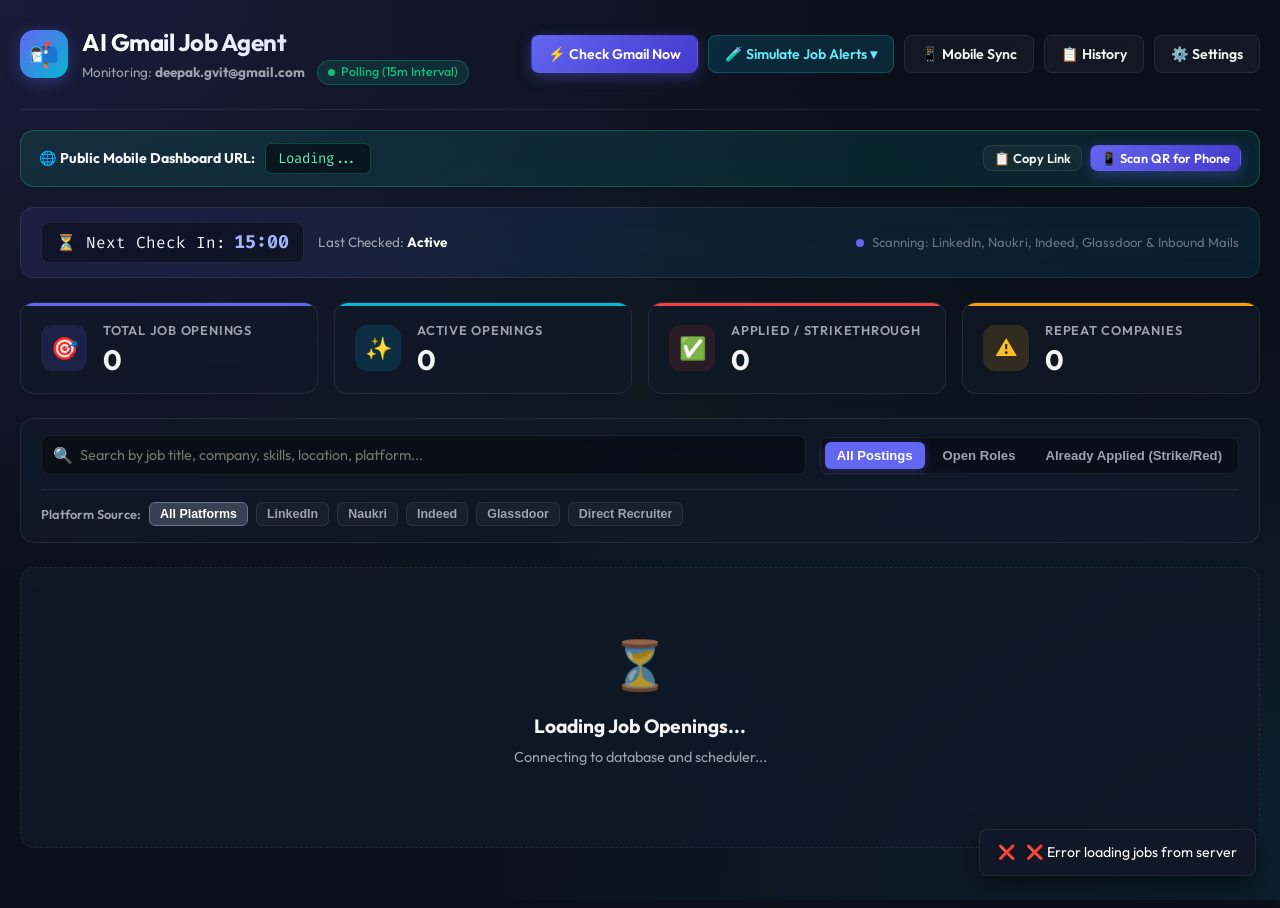
==== docs/index.html @ ff90850e "Initial commit: AI Gmail Job Checking Agent with multi-job parser and public mobile tunnel" ====
<!DOCTYPE html>
<html lang="en">
<head>
  <meta charset="UTF-8">
  <meta name="viewport" content="width=device-width, initial-scale=1.0">
  <title>AI Gmail Job Hunter & Notification Agent</title>
  <link rel="preconnect" href="https://fonts.googleapis.com">
  <link rel="preconnect" href="https://fonts.gstatic.com" crossorigin>
  <link href="https://fonts.googleapis.com/css2?family=Fira+Code:wght@400;600&family=Inter:wght@400;500;600&family=Outfit:wght@500;600;700;800&display=swap" rel="stylesheet">
  <link rel="stylesheet" href="css/style.css">
</head>
<body>
  <div class="app-container">
    <header class="app-header">
      <div class="brand-section">
        <div class="brand-logo">📬</div>
        <div class="brand-info">
          <h1>AI Gmail Job Agent</h1>
          <div class="brand-meta">
            <span>Monitoring: <strong id="header-target-email">deepak.gvit@gmail.com</strong></span>
            <div class="status-pill">
              <span class="status-dot"></span>
              <span id="live-connection-status">Online (Mobile Dashboard)</span>
            </div>
          </div>
        </div>
      </div>
      <div class="header-actions">
        <button id="btn-check-now" class="btn btn-primary" onclick="triggerCheckNow()">
          <span>⚡ Check Gmail Now</span>
        </button>
        <button id="btn-simulate" class="btn btn-sim" onclick="openSimulateMenu()">
          <span>🧪 Simulate Job Alerts ▾</span>
        </button>
        <button class="btn btn-secondary" onclick="openMobileModal()">
          <span>📱 Mobile Sync</span>
        </button>
        <button class="btn btn-secondary" onclick="openLogsModal()">
          <span>📋 History</span>
        </button>
        <button class="btn btn-secondary" onclick="openSettingsModal()">
          <span>⚙️ Settings</span>
        </button>
      </div>
    </header>

    <section class="public-url-bar" id="public-url-banner">
      <div class="public-url-info">
        <span>🌐 <strong>Public Mobile Dashboard URL:</strong></span>
        <span id="display-public-url" class="url-badge">Loading...</span>
      </div>
      <div style="display:flex; gap:8px;">
        <button class="btn btn-secondary" style="font-size:0.8rem; padding:4px 10px;" onclick="copyPublicUrl()">
          <span>📋 Copy Link</span>
        </button>
        <button class="btn btn-primary" style="font-size:0.8rem; padding:4px 10px;" onclick="openMobileModal()">
          <span>📱 Scan QR for Phone</span>
        </button>
      </div>
    </section>

    <section class="countdown-banner">
      <div class="countdown-info">
        <div class="timer-box">
          <span>⏳ Next Check In:</span>
          <span id="countdown-timer" class="timer-digits">15:00</span>
        </div>
        <div style="font-size: 0.85rem; color: var(--text-muted);">
          <span>Last Checked: <strong id="last-check-text" style="color: #fff;">Active</strong></span>
        </div>
      </div>
      <div style="font-size: 0.82rem; color: var(--text-dim); display: flex; align-items: center; gap: 8px;">
        <span style="display:inline-block; width:8px; height:8px; background:#6366f1; border-radius:50%;"></span>
        <span>Scanning: LinkedIn, Naukri, Indeed, Glassdoor & Inbound Mails</span>
      </div>
    </section>

    <section class="stats-grid">
      <div class="stat-card total">
        <div class="stat-icon">🎯</div>
        <div class="stat-content">
          <h3>Total Job Openings</h3>
          <div id="stat-total-jobs" class="stat-number">0</div>
        </div>
      </div>
      <div class="stat-card new-roles">
        <div class="stat-icon">✨</div>
        <div class="stat-content">
          <h3>Active Openings</h3>
          <div id="stat-new-jobs" class="stat-number">0</div>
        </div>
      </div>
      <div class="stat-card applied">
        <div class="stat-icon">✅</div>
        <div class="stat-content">
          <h3>Applied / Strikethrough</h3>
          <div id="stat-applied-jobs" class="stat-number">0</div>
        </div>
      </div>
      <div class="stat-card repeat">
        <div class="stat-icon">⚠️</div>
        <div class="stat-content">
          <h3>Repeat Companies</h3>
          <div id="stat-repeat-companies" class="stat-number">0</div>
        </div>
      </div>
    </section>

    <section class="toolbar">
      <div class="toolbar-row">
        <div class="search-box">
          <span class="search-icon">🔍</span>
          <input type="text" id="search-input" placeholder="Search by job title, company, skills, location, platform..." oninput="handleSearch(this.value)">
        </div>
        <div class="filter-tabs">
          <button class="filter-tab active" data-status="ALL" onclick="setFilter('ALL', this)">All Postings</button>
          <button class="filter-tab" data-status="NEW" onclick="setFilter('NEW', this)">Open Roles</button>
          <button class="filter-tab" data-status="APPLIED" onclick="setFilter('APPLIED', this)">Already Applied (Strike/Red)</button>
        </div>
      </div>

      <div class="toolbar-row" style="border-top: 1px solid var(--border-color); padding-top: 12px;">
        <div class="platform-tabs">
          <span style="font-size:0.8rem; color:var(--text-muted); font-weight:600;">Platform Source:</span>
          <button class="platform-tab active" data-platform="ALL" onclick="setPlatformFilter('ALL', this)">All Platforms</button>
          <button class="platform-tab" data-platform="LinkedIn" onclick="setPlatformFilter('LinkedIn', this)">LinkedIn</button>
          <button class="platform-tab" data-platform="Naukri" onclick="setPlatformFilter('Naukri', this)">Naukri</button>
          <button class="platform-tab" data-platform="Indeed" onclick="setPlatformFilter('Indeed', this)">Indeed</button>
          <button class="platform-tab" data-platform="Glassdoor" onclick="setPlatformFilter('Glassdoor', this)">Glassdoor</button>
          <button class="platform-tab" data-platform="Direct" onclick="setPlatformFilter('Direct', this)">Direct Recruiter</button>
        </div>
      </div>
    </section>

    <main id="job-feed-container" class="job-feed">
      <div class="empty-state">
        <div class="empty-icon">⏳</div>
        <h3>Loading Job Openings...</h3>
        <p>Connecting to database and scheduler...</p>
      </div>
    </main>

  </div>

  <div id="sim-modal" class="modal-overlay">
    <div class="modal-content" style="max-width: 480px;">
      <div class="modal-header">
        <h2>🧪 Select Job Alert Source to Simulate</h2>
        <button class="close-btn" onclick="closeSimModal()">&times;</button>
      </div>
      <div class="modal-body">
        <p style="font-size: 0.88rem; color: var(--text-muted);">
          Choose a simulated multi-job email digest to test the extraction and dashboard:
        </p>
        <div style="display: flex; flex-direction: column; gap: 10px;">
          <button class="btn btn-secondary" style="justify-content: flex-start;" onclick="simulateSpecificJob('LinkedIn')">
            <span class="badge-platform LinkedIn">LinkedIn</span>
            <span>Simulate LinkedIn Job Digest (3 roles)</span>
          </button>
          <button class="btn btn-secondary" style="justify-content: flex-start;" onclick="simulateSpecificJob('Naukri')">
            <span class="badge-platform Naukri">Naukri</span>
            <span>Simulate Naukri FastForward Alert (3 roles)</span>
          </button>
          <button class="btn btn-secondary" style="justify-content: flex-start;" onclick="simulateSpecificJob('Indeed')">
            <span class="badge-platform Indeed">Indeed</span>
            <span>Simulate Indeed Job Alerts (2 roles)</span>
          </button>
          <button class="btn btn-secondary" style="justify-content: flex-start;" onclick="simulateSpecificJob('Glassdoor')">
            <span class="badge-platform Glassdoor">Glassdoor</span>
            <span>Simulate Glassdoor Recommendations (2 roles)</span>
          </button>
        </div>
      </div>
    </div>
  </div>

  <div id="job-modal" class="modal-overlay">
    <div class="modal-content">
      <div class="modal-header">
        <h2 id="modal-job-title">Job Details</h2>
        <button class="close-btn" onclick="closeJobModal()">&times;</button>
      </div>
      <div class="modal-body" id="modal-job-body"></div>
    </div>
  </div>

  <div id="settings-modal" class="modal-overlay">
    <div class="modal-content">
      <div class="modal-header">
        <h2>⚙️ System & Email Settings</h2>
        <button class="close-btn" onclick="closeSettingsModal()">&times;</button>
      </div>
      <div class="modal-body">
        <div class="form-group">
          <label>Target Email Address</label>
          <input type="email" id="set-target-email" value="deepak.gvit@gmail.com">
        </div>
        <div class="form-row">
          <div class="form-group">
            <label>Check Interval (Minutes)</label>
            <input type="number" id="set-check-interval" min="1" max="120" value="15">
          </div>
          <div class="form-group">
            <label>Email Fetch Mode</label>
            <select id="set-auth-mode" onchange="toggleAuthFields(this.value)">
              <option value="simulator">🧪 Simulator Mode (Testing with sample streams)</option>
              <option value="imap">🔒 Gmail IMAP (App Password - Recommended)</option>
              <option value="oauth">🔑 Gmail API OAuth2 (credentials.json)</option>
            </select>
          </div>
        </div>
        <div id="imap-credentials-box" class="form-group" style="display:none;">
          <label>Gmail App Password (16 characters)</label>
          <input type="password" id="set-imap-password" placeholder="e.g. abcd efgh ijkl mnop">
        </div>
        <div class="form-group">
          <label>Gemini API Key</label>
          <input type="password" id="set-gemini-key" placeholder="AIzaSy...">
        </div>
        <div class="form-group">
          <label>Mobile Push Notification Topic (ntfy.sh)</label>
          <input type="text" id="set-ntfy-topic" value="deepak-job-hunter-alerts">
        </div>
        <div class="form-row">
          <div class="form-group">
            <label>Desktop Toast Notifications</label>
            <select id="set-desktop-notify">
              <option value="true">Enabled</option>
              <option value="false">Disabled</option>
            </select>
          </div>
          <div class="form-group">
            <label>Mobile Push Notifications</label>
            <select id="set-mobile-notify">
              <option value="true">Enabled</option>
              <option value="false">Disabled</option>
            </select>
          </div>
        </div>
        <div style="display: flex; justify-content: space-between; gap: 12px; margin-top: 10px;">
          <button class="btn btn-secondary" onclick="testNotifications()">🔔 Test Notifications</button>
          <button class="btn btn-primary" onclick="saveSettings()">💾 Save Settings</button>
        </div>
      </div>
    </div>
  </div>

  <div id="mobile-modal" class="modal-overlay">
    <div class="modal-content">
      <div class="modal-header">
        <h2>📱 Connect Mobile Notifications</h2>
        <button class="close-btn" onclick="closeMobileModal()">&times;</button>
      </div>
      <div class="modal-body">
        <p style="color: var(--text-muted); font-size: 0.9rem;">
          Access your live dashboard and receive push notifications directly on your phone:
        </p>
        <div class="qr-box">
          <img id="qr-code-img" src="" alt="Scan QR Code" width="180" height="180">
          <div style="font-size: 0.85rem;">
            <strong>Open Dashboard on mobile:</strong><br>
            <a id="public-dashboard-direct-link" href="#" target="_blank" style="color: #6ee7b7; text-decoration: underline; font-family: var(--font-mono); font-size: 0.82rem;">Loading...</a>
          </div>
        </div>
      </div>
    </div>
  </div>

  <div id="logs-modal" class="modal-overlay">
    <div class="modal-content" style="max-width: 800px;">
      <div class="modal-header">
        <h2>📋 Email Check Audit & 15m History</h2>
        <button class="close-btn" onclick="closeLogsModal()">&times;</button>
      </div>
      <div class="modal-body" id="logs-body">
        <p>Loading history logs...</p>
      </div>
    </div>
  </div>

  <div id="toast-container"></div>
  <script src="js/app.js"></script>
</body>
</html>
---- docs/css/style.css ----
:root {
  --bg-primary: #0b0f19;
  --bg-secondary: #111827;
  --bg-card: rgba(17, 24, 39, 0.75);
  --bg-card-hover: rgba(31, 41, 55, 0.85);
  --bg-glass: rgba(255, 255, 255, 0.04);
  --border-color: rgba(255, 255, 255, 0.08);
  --border-focus: rgba(99, 102, 241, 0.5);
  
  --text-main: #f3f4f6;
  --text-muted: #9ca3af;
  --text-dim: #6b7280;
  
  --primary: #6366f1;
  --primary-glow: rgba(99, 102, 241, 0.35);
  --primary-hover: #4f46e5;
  
  --accent-cyan: #06b6d4;
  --accent-emerald: #10b981;
  --accent-amber: #f59e0b;
  
  --applied-red: #ef4444;
  --applied-red-glow: rgba(239, 68, 68, 0.25);
  --applied-red-bg: rgba(239, 68, 68, 0.12);
  --applied-red-border: rgba(239, 68, 68, 0.35);

  --platform-linkedin: #0a66c2;
  --platform-naukri: #0073e6;
  --platform-indeed: #2164f3;
  --platform-glassdoor: #0caa41;
  
  --font-sans: 'Outfit', 'Inter', -apple-system, BlinkMacSystemFont, 'Segoe UI', Roboto, sans-serif;
  --font-mono: 'Fira Code', monospace;
  --radius-sm: 8px;
  --radius-md: 14px;
  --radius-lg: 20px;
  --shadow-card: 0 10px 30px -10px rgba(0, 0, 0, 0.5);
  --shadow-glow: 0 0 25px var(--primary-glow);
  --transition: all 0.25s cubic-bezier(0.16, 1, 0.3, 1);
}

* {
  margin: 0;
  padding: 0;
  box-sizing: border-box;
}

body {
  background-color: var(--bg-primary);
  background-image: 
    radial-gradient(at 0% 0%, rgba(99, 102, 241, 0.15) 0px, transparent 50%),
    radial-gradient(at 100% 100%, rgba(6, 182, 212, 0.1) 0px, transparent 50%),
    radial-gradient(at 50% 50%, rgba(16, 185, 129, 0.05) 0px, transparent 60%);
  background-attachment: fixed;
  color: var(--text-main);
  font-family: var(--font-sans);
  min-height: 100vh;
  line-height: 1.5;
  overflow-x: hidden;
}

/* Container */
.app-container {
  max-width: 1400px;
  margin: 0 auto;
  padding: 24px 20px 60px 20px;
}

/* Header */
header.app-header {
  display: flex;
  justify-content: space-between;
  align-items: center;
  flex-wrap: wrap;
  gap: 16px;
  padding-bottom: 24px;
  border-bottom: 1px solid var(--border-color);
  margin-bottom: 20px;
}

.brand-section {
  display: flex;
  align-items: center;
  gap: 14px;
}

.brand-logo {
  width: 48px;
  height: 48px;
  background: linear-gradient(135deg, var(--primary), var(--accent-cyan));
  border-radius: var(--radius-md);
  display: flex;
  align-items: center;
  justify-content: center;
  font-size: 24px;
  box-shadow: 0 4px 15px var(--primary-glow);
}

.brand-info h1 {
  font-size: 1.5rem;
  font-weight: 700;
  letter-spacing: -0.02em;
  background: linear-gradient(to right, #ffffff, #c7d2fe);
  -webkit-background-clip: text;
  -webkit-text-fill-color: transparent;
}

.brand-meta {
  display: flex;
  align-items: center;
  gap: 12px;
  font-size: 0.85rem;
  color: var(--text-muted);
}

.status-pill {
  display: inline-flex;
  align-items: center;
  gap: 6px;
  background: rgba(16, 185, 129, 0.15);
  color: var(--accent-emerald);
  padding: 2px 10px;
  border-radius: 999px;
  font-weight: 500;
  font-size: 0.78rem;
  border: 1px solid rgba(16, 185, 129, 0.3);
}

.status-dot {
  width: 7px;
  height: 7px;
  background: var(--accent-emerald);
  border-radius: 50%;
  animation: pulse-dot 2s infinite;
}

@keyframes pulse-dot {
  0% { transform: scale(0.95); box-shadow: 0 0 0 0 rgba(16, 185, 129, 0.7); }
  70% { transform: scale(1); box-shadow: 0 0 0 6px rgba(16, 185, 129, 0); }
  100% { transform: scale(0.95); box-shadow: 0 0 0 0 rgba(16, 185, 129, 0); }
}

.header-actions {
  display: flex;
  align-items: center;
  gap: 10px;
  flex-wrap: wrap;
}

/* Public Mobile URL Banner */
.public-url-bar {
  background: linear-gradient(90deg, rgba(16, 185, 129, 0.12), rgba(6, 182, 212, 0.12));
  border: 1px solid rgba(16, 185, 129, 0.35);
  border-radius: var(--radius-md);
  padding: 12px 18px;
  display: flex;
  justify-content: space-between;
  align-items: center;
  flex-wrap: wrap;
  gap: 12px;
  margin-bottom: 20px;
  font-size: 0.88rem;
}

.public-url-info {
  display: flex;
  align-items: center;
  gap: 10px;
  flex-wrap: wrap;
}

.url-badge {
  font-family: var(--font-mono);
  background: rgba(0, 0, 0, 0.45);
  padding: 4px 12px;
  border-radius: 6px;
  color: #6ee7b7;
  border: 1px solid rgba(16, 185, 129, 0.3);
  word-break: break-all;
}

/* Buttons */
.btn {
  display: inline-flex;
  align-items: center;
  gap: 8px;
  padding: 9px 16px;
  border-radius: var(--radius-sm);
  font-weight: 600;
  font-size: 0.88rem;
  font-family: inherit;
  cursor: pointer;
  transition: var(--transition);
  border: 1px solid transparent;
  outline: none;
  text-decoration: none;
}

.btn-primary {
  background: linear-gradient(135deg, var(--primary), #4338ca);
  color: #fff;
  box-shadow: 0 4px 14px var(--primary-glow);
}

.btn-primary:hover {
  transform: translateY(-2px);
  box-shadow: 0 6px 20px var(--primary-glow);
  background: linear-gradient(135deg, #4f46e5, #3730a3);
}

.btn-secondary {
  background: var(--bg-glass);
  color: var(--text-main);
  border-color: var(--border-color);
  backdrop-filter: blur(8px);
}

.btn-secondary:hover {
  background: rgba(255, 255, 255, 0.08);
  border-color: rgba(255, 255, 255, 0.2);
  transform: translateY(-1px);
}

.btn-sim {
  background: rgba(6, 182, 212, 0.15);
  color: #67e8f9;
  border-color: rgba(6, 182, 212, 0.3);
}

.btn-sim:hover {
  background: rgba(6, 182, 212, 0.25);
  transform: translateY(-1px);
}

.btn-apply {
  background: linear-gradient(135deg, #10b981, #059669);
  color: #fff;
  font-size: 0.85rem;
  padding: 7px 14px;
}

.btn-apply:hover {
  background: linear-gradient(135deg, #059669, #047857);
  box-shadow: 0 0 12px rgba(16, 185, 129, 0.4);
}

.btn-applied-toggle {
  background: rgba(239, 68, 68, 0.15);
  color: #fca5a5;
  border: 1px solid rgba(239, 68, 68, 0.3);
  font-size: 0.82rem;
  padding: 6px 12px;
}

.btn-applied-toggle:hover {
  background: rgba(239, 68, 68, 0.25);
  color: #fff;
}

.btn-applied-active {
  background: var(--applied-red) !important;
  color: #fff !important;
  border-color: #b91c1c !important;
  box-shadow: 0 0 12px var(--applied-red-glow);
}

/* Countdown & Live Check Bar */
.countdown-banner {
  background: linear-gradient(90deg, rgba(99, 102, 241, 0.1), rgba(6, 182, 212, 0.1));
  border: 1px solid var(--border-color);
  backdrop-filter: blur(12px);
  border-radius: var(--radius-md);
  padding: 14px 20px;
  display: flex;
  justify-content: space-between;
  align-items: center;
  flex-wrap: wrap;
  gap: 12px;
  margin-bottom: 24px;
}

.countdown-info {
  display: flex;
  align-items: center;
  gap: 14px;
}

.timer-box {
  display: flex;
  align-items: center;
  gap: 8px;
  font-family: var(--font-mono);
  background: rgba(0, 0, 0, 0.35);
  padding: 6px 14px;
  border-radius: var(--radius-sm);
  border: 1px solid var(--border-color);
}

.timer-digits {
  font-size: 1.15rem;
  font-weight: 700;
  color: #a5b4fc;
}

/* KPI Stats Grid */
.stats-grid {
  display: grid;
  grid-template-columns: repeat(auto-fit, minmax(220px, 1fr));
  gap: 16px;
  margin-bottom: 24px;
}

.stat-card {
  background: var(--bg-card);
  border: 1px solid var(--border-color);
  backdrop-filter: blur(16px);
  border-radius: var(--radius-md);
  padding: 18px 20px;
  display: flex;
  align-items: center;
  gap: 16px;
  transition: var(--transition);
  position: relative;
  overflow: hidden;
}

.stat-card:hover {
  border-color: rgba(255, 255, 255, 0.18);
  transform: translateY(-2px);
}

.stat-card::after {
  content: '';
  position: absolute;
  top: 0;
  left: 0;
  right: 0;
  height: 3px;
}

.stat-card.total::after { background: var(--primary); }
.stat-card.new-roles::after { background: var(--accent-cyan); }
.stat-card.applied::after { background: var(--applied-red); }
.stat-card.repeat::after { background: var(--accent-amber); }

.stat-icon {
  width: 46px;
  height: 46px;
  border-radius: 12px;
  display: flex;
  align-items: center;
  justify-content: center;
  font-size: 22px;
}

.stat-card.total .stat-icon { background: rgba(99, 102, 241, 0.15); color: #818cf8; }
.stat-card.new-roles .stat-icon { background: rgba(6, 182, 212, 0.15); color: #22d3ee; }
.stat-card.applied .stat-icon { background: var(--applied-red-bg); color: #f87171; }
.stat-card.repeat .stat-icon { background: rgba(245, 158, 11, 0.15); color: #fbbf24; }

.stat-content h3 {
  font-size: 0.8rem;
  text-transform: uppercase;
  letter-spacing: 0.06em;
  color: var(--text-muted);
  font-weight: 600;
  margin-bottom: 4px;
}

.stat-number {
  font-size: 1.75rem;
  font-weight: 700;
  color: var(--text-main);
  line-height: 1.1;
}

/* Search & Filter Toolbar */
.toolbar {
  display: flex;
  flex-direction: column;
  gap: 14px;
  background: var(--bg-card);
  border: 1px solid var(--border-color);
  backdrop-filter: blur(16px);
  border-radius: var(--radius-md);
  padding: 16px 20px;
  margin-bottom: 24px;
}

.toolbar-row {
  display: flex;
  justify-content: space-between;
  align-items: center;
  flex-wrap: wrap;
  gap: 14px;
}

.search-box {
  position: relative;
  flex: 1;
  min-width: 260px;
}

.search-box input {
  width: 100%;
  background: rgba(0, 0, 0, 0.35);
  border: 1px solid var(--border-color);
  border-radius: var(--radius-sm);
  padding: 10px 16px 10px 38px;
  color: var(--text-main);
  font-family: inherit;
  font-size: 0.9rem;
  transition: var(--transition);
}

.search-box input:focus {
  outline: none;
  border-color: var(--primary);
  box-shadow: 0 0 10px var(--primary-glow);
}

.search-icon {
  position: absolute;
  left: 12px;
  top: 50%;
  transform: translateY(-50%);
  color: var(--text-dim);
  pointer-events: none;
}

.filter-tabs {
  display: flex;
  gap: 6px;
  background: rgba(0, 0, 0, 0.3);
  padding: 4px;
  border-radius: var(--radius-sm);
  border: 1px solid var(--border-color);
  flex-wrap: wrap;
}

.filter-tab {
  padding: 6px 12px;
  border-radius: 6px;
  font-size: 0.82rem;
  font-weight: 600;
  color: var(--text-muted);
  cursor: pointer;
  background: transparent;
  border: none;
  transition: var(--transition);
}

.filter-tab:hover {
  color: var(--text-main);
}

.filter-tab.active {
  background: var(--primary);
  color: #fff;
  box-shadow: 0 2px 8px var(--primary-glow);
}

.filter-tab.active-applied {
  background: var(--applied-red) !important;
  color: #fff !important;
}

/* Platform Filter Tabs */
.platform-tabs {
  display: flex;
  align-items: center;
  gap: 8px;
  flex-wrap: wrap;
}

.platform-tab {
  padding: 4px 10px;
  border-radius: 6px;
  font-size: 0.78rem;
  font-weight: 600;
  color: var(--text-muted);
  cursor: pointer;
  background: rgba(255, 255, 255, 0.04);
  border: 1px solid var(--border-color);
  transition: var(--transition);
}

.platform-tab:hover {
  background: rgba(255, 255, 255, 0.08);
  color: #fff;
}

.platform-tab.active {
  background: #374151;
  color: #fff;
  border-color: #6b7280;
}

/* Job Cards / Feed */
.job-feed {
  display: flex;
  flex-direction: column;
  gap: 16px;
}

.job-card {
  background: var(--bg-card);
  border: 1px solid var(--border-color);
  backdrop-filter: blur(14px);
  border-radius: var(--radius-md);
  padding: 20px;
  transition: var(--transition);
  position: relative;
  display: flex;
  flex-direction: column;
  gap: 12px;
}

.job-card:hover {
  background: var(--bg-card-hover);
  border-color: rgba(255, 255, 255, 0.16);
  box-shadow: var(--shadow-card);
}

/* ==========================================================================
   STRIKETHROUGH & RED APPLIED STATE STYLING (CRITICAL USER REQUIREMENT)
   ========================================================================== */
.job-card.is-applied {
  background: rgba(26, 17, 23, 0.85);
  border: 1px solid var(--applied-red-border);
  box-shadow: 0 4px 20px var(--applied-red-glow);
}

.job-card.is-applied .job-title-text {
  text-decoration: line-through;
  text-decoration-color: var(--applied-red);
  text-decoration-thickness: 2.5px;
  color: #fca5a5;
  opacity: 0.85;
}

.job-card.is-applied .job-company-name {
  text-decoration: line-through;
  text-decoration-color: rgba(239, 68, 68, 0.6);
  opacity: 0.8;
}

.job-card.is-applied .job-summary-text {
  opacity: 0.65;
}

.badge-applied-red {
  display: inline-flex;
  align-items: center;
  gap: 6px;
  background: var(--applied-red-bg);
  color: #ff6b6b;
  border: 1px solid var(--applied-red-border);
  font-weight: 700;
  font-size: 0.78rem;
  padding: 4px 10px;
  border-radius: 999px;
  text-transform: uppercase;
  letter-spacing: 0.05em;
  animation: pulse-red 2.5s infinite;
}

@keyframes pulse-red {
  0% { box-shadow: 0 0 0 0 rgba(239, 68, 68, 0.4); }
  70% { box-shadow: 0 0 0 6px rgba(239, 68, 68, 0); }
  100% { box-shadow: 0 0 0 0 rgba(239, 68, 68, 0); }
}

/* Platform Source Badges */
.badge-platform {
  display: inline-flex;
  align-items: center;
  gap: 4px;
  font-weight: 700;
  font-size: 0.75rem;
  padding: 2px 8px;
  border-radius: 4px;
  text-transform: uppercase;
  letter-spacing: 0.04em;
}

.badge-platform.LinkedIn { background: rgba(10, 102, 194, 0.2); color: #60a5fa; border: 1px solid rgba(10, 102, 194, 0.4); }
.badge-platform.Naukri { background: rgba(0, 115, 230, 0.2); color: #38bdf8; border: 1px solid rgba(0, 115, 230, 0.4); }
.badge-platform.Indeed { background: rgba(33, 100, 243, 0.2); color: #818cf8; border: 1px solid rgba(33, 100, 243, 0.4); }
.badge-platform.Glassdoor { background: rgba(12, 170, 65, 0.2); color: #4ade80; border: 1px solid rgba(12, 170, 65, 0.4); }
.badge-platform.Direct { background: rgba(168, 85, 247, 0.2); color: #c084fc; border: 1px solid rgba(168, 85, 247, 0.4); }

/* Top Card Bar */
.job-card-header {
  display: flex;
  justify-content: space-between;
  align-items: flex-start;
  gap: 14px;
  flex-wrap: wrap;
}

.job-title-group {
  flex: 1;
}

.job-title-text {
  font-size: 1.22rem;
  font-weight: 700;
  color: var(--text-main);
  line-height: 1.3;
  margin-bottom: 4px;
}

.job-company-meta {
  display: flex;
  align-items: center;
  gap: 10px;
  flex-wrap: wrap;
  font-size: 0.95rem;
  color: #c7d2fe;
}

.company-pill {
  font-weight: 600;
  color: #ffffff;
}

/* Badges */
.badge {
  display: inline-flex;
  align-items: center;
  gap: 4px;
  padding: 3px 9px;
  border-radius: 6px;
  font-size: 0.75rem;
  font-weight: 600;
}

.badge-remote { background: rgba(16, 185, 129, 0.15); color: #34d399; border: 1px solid rgba(16, 185, 129, 0.3); }
.badge-match { background: rgba(99, 102, 241, 0.15); color: #a5b4fc; border: 1px solid rgba(99, 102, 241, 0.3); }
.badge-salary { background: rgba(245, 158, 11, 0.15); color: #fcd34d; border: 1px solid rgba(245, 158, 11, 0.3); font-family: var(--font-mono); }

/* Duplicate / Repeat Company Warning Banner */
.repeat-company-banner {
  display: flex;
  align-items: center;
  gap: 8px;
  background: rgba(245, 158, 11, 0.12);
  border: 1px solid rgba(245, 158, 11, 0.35);
  color: #fde68a;
  padding: 8px 14px;
  border-radius: var(--radius-sm);
  font-size: 0.82rem;
  font-weight: 500;
}

/* Skills tags */
.skills-container {
  display: flex;
  flex-wrap: wrap;
  gap: 6px;
}

.skill-tag {
  background: rgba(255, 255, 255, 0.05);
  border: 1px solid rgba(255, 255, 255, 0.08);
  color: var(--text-muted);
  font-size: 0.75rem;
  padding: 2px 8px;
  border-radius: 4px;
  font-family: var(--font-mono);
}

/* Card Footer Actions */
.job-card-footer {
  display: flex;
  justify-content: space-between;
  align-items: center;
  flex-wrap: wrap;
  gap: 12px;
  padding-top: 12px;
  border-top: 1px solid var(--border-color);
}

.date-received {
  font-size: 0.8rem;
  color: var(--text-dim);
}

.action-buttons {
  display: flex;
  align-items: center;
  gap: 10px;
}

/* Empty State */
.empty-state {
  text-align: center;
  padding: 60px 20px;
  background: var(--bg-card);
  border: 1px dashed var(--border-color);
  border-radius: var(--radius-md);
}

.empty-icon {
  font-size: 48px;
  margin-bottom: 12px;
  opacity: 0.7;
}

.empty-state h3 {
  font-size: 1.2rem;
  margin-bottom: 6px;
}

.empty-state p {
  color: var(--text-muted);
  font-size: 0.9rem;
  max-width: 450px;
  margin: 0 auto 18px auto;
}

/* Modal Overlay */
.modal-overlay {
  position: fixed;
  inset: 0;
  background: rgba(0, 0, 0, 0.75);
  backdrop-filter: blur(8px);
  display: flex;
  align-items: center;
  justify-content: center;
  z-index: 1000;
  padding: 20px;
  opacity: 0;
  pointer-events: none;
  transition: opacity 0.25s ease;
}

.modal-overlay.active {
  opacity: 1;
  pointer-events: auto;
}

.modal-content {
  background: var(--bg-secondary);
  border: 1px solid var(--border-color);
  border-radius: var(--radius-lg);
  max-width: 650px;
  width: 100%;
  max-height: 90vh;
  overflow-y: auto;
  box-shadow: 0 20px 50px rgba(0, 0, 0, 0.7);
  transform: translateY(20px);
  transition: transform 0.25s ease;
}

.modal-overlay.active .modal-content {
  transform: translateY(0);
}

.modal-header {
  padding: 20px 24px;
  border-bottom: 1px solid var(--border-color);
  display: flex;
  justify-content: space-between;
  align-items: center;
}

.modal-header h2 {
  font-size: 1.25rem;
  font-weight: 700;
}

.close-btn {
  background: transparent;
  border: none;
  color: var(--text-muted);
  font-size: 1.5rem;
  cursor: pointer;
  line-height: 1;
}

.modal-body {
  padding: 24px;
  display: flex;
  flex-direction: column;
  gap: 18px;
}

.form-group {
  display: flex;
  flex-direction: column;
  gap: 6px;
}

.form-group label {
  font-size: 0.85rem;
  font-weight: 600;
  color: var(--text-muted);
}

.form-group input, .form-group select, .form-group textarea {
  background: rgba(0, 0, 0, 0.4);
  border: 1px solid var(--border-color);
  border-radius: var(--radius-sm);
  padding: 10px 14px;
  color: var(--text-main);
  font-family: inherit;
  font-size: 0.9rem;
}

.form-group input:focus, .form-group select:focus, .form-group textarea:focus {
  outline: none;
  border-color: var(--primary);
  box-shadow: 0 0 10px var(--primary-glow);
}

.form-row {
  display: grid;
  grid-template-columns: 1fr 1fr;
  gap: 14px;
}

.qr-box {
  display: flex;
  flex-direction: column;
  align-items: center;
  gap: 12px;
  padding: 18px;
  background: rgba(0, 0, 0, 0.3);
  border-radius: var(--radius-sm);
  border: 1px solid var(--border-color);
  text-align: center;
}

.qr-box img {
  border-radius: 8px;
  background: #fff;
  padding: 6px;
}

/* Toast Notification in browser */
#toast-container {
  position: fixed;
  bottom: 24px;
  right: 24px;
  z-index: 9999;
  display: flex;
  flex-direction: column;
  gap: 10px;
}

.app-toast {
  background: rgba(17, 24, 39, 0.95);
  border: 1px solid var(--border-color);
  backdrop-filter: blur(12px);
  padding: 12px 18px;
  border-radius: var(--radius-sm);
  color: #fff;
  font-size: 0.88rem;
  box-shadow: 0 10px 25px rgba(0, 0, 0, 0.5);
  display: flex;
  align-items: center;
  gap: 10px;
  animation: slide-in 0.3s cubic-bezier(0.16, 1, 0.3, 1);
  max-width: 360px;
}

@keyframes slide-in {
  from { transform: translateX(100%); opacity: 0; }
  to { transform: translateX(0); opacity: 1; }
}

@media (max-width: 768px) {
  .app-header { flex-direction: column; align-items: flex-start; }
  .header-actions { width: 100%; justify-content: flex-start; }
  .toolbar { flex-direction: column; align-items: stretch; }
  .search-box { max-width: 100%; }
  .form-row { grid-template-columns: 1fr; }
}
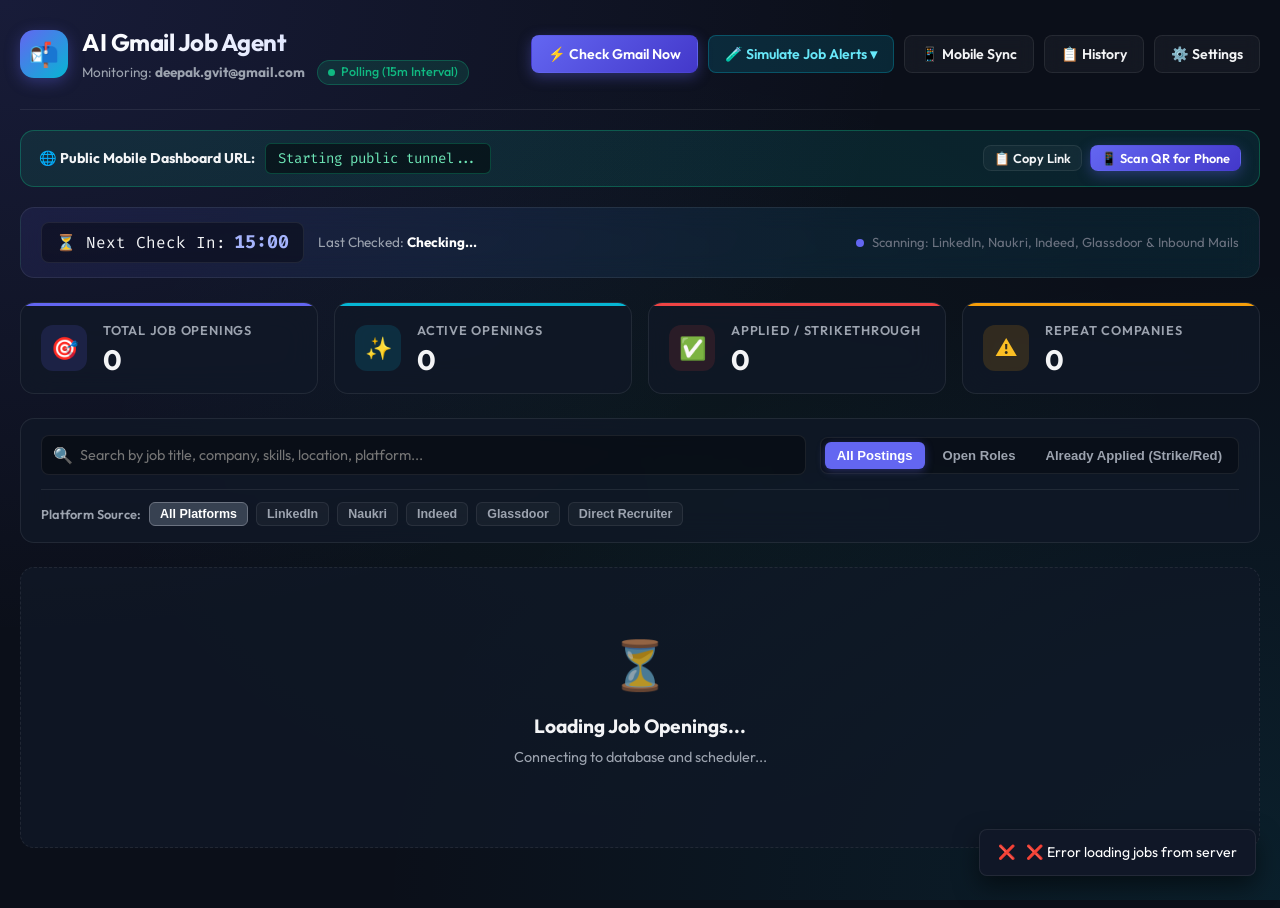
==== commit b8be559b: "Publish dashboard to GitHub Pages with Vercel API backend Point frontend API calls at the Vercel bac" ====
--- a/docs/index.html
+++ b/docs/index.html
@@ -4,13 +4,17 @@
   <meta charset="UTF-8">
   <meta name="viewport" content="width=device-width, initial-scale=1.0">
   <title>AI Gmail Job Hunter & Notification Agent</title>
+  <!-- Google Fonts -->
   <link rel="preconnect" href="https://fonts.googleapis.com">
   <link rel="preconnect" href="https://fonts.gstatic.com" crossorigin>
   <link href="https://fonts.googleapis.com/css2?family=Fira+Code:wght@400;600&family=Inter:wght@400;500;600&family=Outfit:wght@500;600;700;800&display=swap" rel="stylesheet">
+  <!-- Stylesheet -->
   <link rel="stylesheet" href="css/style.css">
 </head>
 <body>
   <div class="app-container">
+    
+    <!-- Top Header -->
     <header class="app-header">
       <div class="brand-section">
         <div class="brand-logo">📬</div>
@@ -20,7 +24,7 @@
             <span>Monitoring: <strong id="header-target-email">deepak.gvit@gmail.com</strong></span>
             <div class="status-pill">
               <span class="status-dot"></span>
-              <span id="live-connection-status">Online (Mobile Dashboard)</span>
+              <span id="live-connection-status">Active (15m Interval)</span>
             </div>
           </div>
         </div>
@@ -44,10 +48,11 @@
       </div>
     </header>
 
+    <!-- Public Mobile Access URL Bar -->
     <section class="public-url-bar" id="public-url-banner">
       <div class="public-url-info">
         <span>🌐 <strong>Public Mobile Dashboard URL:</strong></span>
-        <span id="display-public-url" class="url-badge">Loading...</span>
+        <span id="display-public-url" class="url-badge">Starting public tunnel...</span>
       </div>
       <div style="display:flex; gap:8px;">
         <button class="btn btn-secondary" style="font-size:0.8rem; padding:4px 10px;" onclick="copyPublicUrl()">
@@ -59,6 +64,7 @@
       </div>
     </section>
 
+    <!-- 15-Minute Countdown & Live Status Banner -->
     <section class="countdown-banner">
       <div class="countdown-info">
         <div class="timer-box">
@@ -66,7 +72,7 @@
           <span id="countdown-timer" class="timer-digits">15:00</span>
         </div>
         <div style="font-size: 0.85rem; color: var(--text-muted);">
-          <span>Last Checked: <strong id="last-check-text" style="color: #fff;">Active</strong></span>
+          <span>Last Checked: <strong id="last-check-text" style="color: #fff;">Checking...</strong></span>
         </div>
       </div>
       <div style="font-size: 0.82rem; color: var(--text-dim); display: flex; align-items: center; gap: 8px;">
@@ -75,6 +81,7 @@
       </div>
     </section>
 
+    <!-- KPI Metric Cards -->
     <section class="stats-grid">
       <div class="stat-card total">
         <div class="stat-icon">🎯</div>
@@ -106,6 +113,7 @@
       </div>
     </section>
 
+    <!-- Search & Filter Toolbar -->
     <section class="toolbar">
       <div class="toolbar-row">
         <div class="search-box">
@@ -119,6 +127,7 @@
         </div>
       </div>
 
+      <!-- Platform Source Filters -->
       <div class="toolbar-row" style="border-top: 1px solid var(--border-color); padding-top: 12px;">
         <div class="platform-tabs">
           <span style="font-size:0.8rem; color:var(--text-muted); font-weight:600;">Platform Source:</span>
@@ -132,6 +141,7 @@
       </div>
     </section>
 
+    <!-- Consolidated Job Board Feed -->
     <main id="job-feed-container" class="job-feed">
       <div class="empty-state">
         <div class="empty-icon">⏳</div>
@@ -142,6 +152,7 @@
 
   </div>
 
+  <!-- Simulate Alert Selector Modal -->
   <div id="sim-modal" class="modal-overlay">
     <div class="modal-content" style="max-width: 480px;">
       <div class="modal-header">
@@ -174,16 +185,20 @@
     </div>
   </div>
 
+  <!-- Job Detail Modal -->
   <div id="job-modal" class="modal-overlay">
     <div class="modal-content">
       <div class="modal-header">
         <h2 id="modal-job-title">Job Details</h2>
         <button class="close-btn" onclick="closeJobModal()">&times;</button>
       </div>
-      <div class="modal-body" id="modal-job-body"></div>
-    </div>
-  </div>
-
+      <div class="modal-body" id="modal-job-body">
+        <!-- Content populated dynamically -->
+      </div>
+    </div>
+  </div>
+
+  <!-- Settings Modal -->
   <div id="settings-modal" class="modal-overlay">
     <div class="modal-content">
       <div class="modal-header">
@@ -210,11 +225,12 @@
           </div>
         </div>
         <div id="imap-credentials-box" class="form-group" style="display:none;">
-          <label>Gmail App Password (16 characters)</label>
+          <label>Gmail App Password (16 characters from Google Account Security)</label>
           <input type="password" id="set-imap-password" placeholder="e.g. abcd efgh ijkl mnop">
+          <small style="color:var(--text-dim);">Generate in Google Account -> Security -> 2-Step Verification -> App Passwords.</small>
         </div>
         <div class="form-group">
-          <label>Gemini API Key</label>
+          <label>Gemini API Key (Optional for smart AI reasoning)</label>
           <input type="password" id="set-gemini-key" placeholder="AIzaSy...">
         </div>
         <div class="form-group">
@@ -245,27 +261,36 @@
     </div>
   </div>
 
+  <!-- Mobile Sync Modal -->
   <div id="mobile-modal" class="modal-overlay">
     <div class="modal-content">
       <div class="modal-header">
-        <h2>📱 Connect Mobile Notifications</h2>
+        <h2>📱 Connect Mobile Notifications & Public Dashboard</h2>
         <button class="close-btn" onclick="closeMobileModal()">&times;</button>
       </div>
       <div class="modal-body">
         <p style="color: var(--text-muted); font-size: 0.9rem;">
-          Access your live dashboard and receive push notifications directly on your phone:
+          Access your live dashboard and receive push notifications with 1-click apply links directly on your phone:
         </p>
+        
         <div class="qr-box">
           <img id="qr-code-img" src="" alt="Scan QR Code" width="180" height="180">
           <div style="font-size: 0.85rem;">
-            <strong>Open Dashboard on mobile:</strong><br>
+            <strong>Scan with your phone's camera to open dashboard:</strong><br>
             <a id="public-dashboard-direct-link" href="#" target="_blank" style="color: #6ee7b7; text-decoration: underline; font-family: var(--font-mono); font-size: 0.82rem;">Loading...</a>
           </div>
         </div>
-      </div>
-    </div>
-  </div>
-
+
+        <div style="background: rgba(0,0,0,0.3); padding: 14px; border-radius: 8px; border: 1px solid var(--border-color); font-size: 0.85rem;">
+          <strong>📲 Push Notifications via ntfy.sh:</strong><br>
+          <span style="color:var(--text-muted);">Topic: </span><code id="display-ntfy-topic" style="color:#a5b4fc;">deepak-job-hunter-alerts</code><br>
+          <span style="color:var(--text-dim);">Install the free <strong>ntfy</strong> app on iOS/Android or subscribe in phone browser to receive real-time job alerts!</span>
+        </div>
+      </div>
+    </div>
+  </div>
+
+  <!-- History & Audit Logs Modal -->
   <div id="logs-modal" class="modal-overlay">
     <div class="modal-content" style="max-width: 800px;">
       <div class="modal-header">
@@ -278,7 +303,10 @@
     </div>
   </div>
 
+  <!-- In-browser Toast Container -->
   <div id="toast-container"></div>
+
+  <!-- Application Script -->
   <script src="js/app.js"></script>
 </body>
 </html>
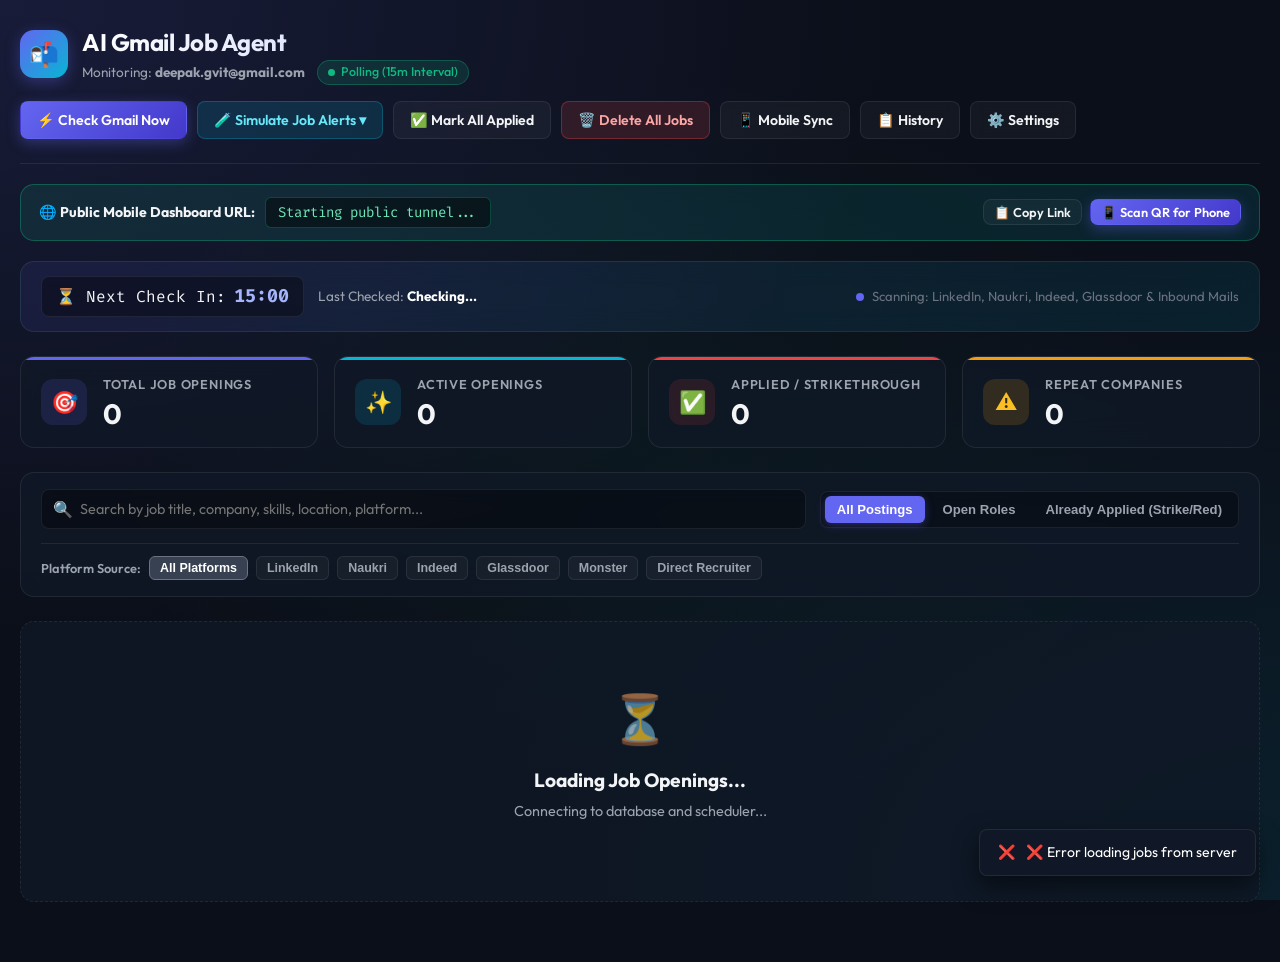
==== commit 3fa8449f: "App Password setup UX, IST dashboard clock, wider monitored senders - Settings now show whether an A" ====
--- a/docs/index.html
+++ b/docs/index.html
@@ -9,7 +9,7 @@
   <link rel="preconnect" href="https://fonts.gstatic.com" crossorigin>
   <link href="https://fonts.googleapis.com/css2?family=Fira+Code:wght@400;600&family=Inter:wght@400;500;600&family=Outfit:wght@500;600;700;800&display=swap" rel="stylesheet">
   <!-- Stylesheet -->
-  <link rel="stylesheet" href="css/style.css">
+  <link rel="stylesheet" href="/static/css/style.css">
 </head>
 <body>
   <div class="app-container">
@@ -36,6 +36,12 @@
         <button id="btn-simulate" class="btn btn-sim" onclick="openSimulateMenu()">
           <span>🧪 Simulate Job Alerts ▾</span>
         </button>
+        <button id="btn-mark-all-applied" class="btn btn-secondary" onclick="confirmMarkAllApplied()">
+          <span>✅ Mark All Applied</span>
+        </button>
+        <button id="btn-delete-all" class="btn btn-danger" onclick="confirmDeleteAll()">
+          <span>🗑️ Delete All Jobs</span>
+        </button>
         <button class="btn btn-secondary" onclick="openMobileModal()">
           <span>📱 Mobile Sync</span>
         </button>
@@ -136,6 +142,7 @@
           <button class="platform-tab" data-platform="Naukri" onclick="setPlatformFilter('Naukri', this)">Naukri</button>
           <button class="platform-tab" data-platform="Indeed" onclick="setPlatformFilter('Indeed', this)">Indeed</button>
           <button class="platform-tab" data-platform="Glassdoor" onclick="setPlatformFilter('Glassdoor', this)">Glassdoor</button>
+          <button class="platform-tab" data-platform="Monster" onclick="setPlatformFilter('Monster', this)">Monster</button>
           <button class="platform-tab" data-platform="Direct" onclick="setPlatformFilter('Direct', this)">Direct Recruiter</button>
         </div>
       </div>
@@ -198,6 +205,33 @@
     </div>
   </div>
 
+  <!-- App Password Help Modal -->
+  <div id="apppw-help-modal" class="modal-overlay">
+    <div class="modal-content">
+      <div class="modal-header">
+        <h2>🔑 Where to find your Gmail App Password</h2>
+        <button class="close-btn" onclick="closeAppPasswordHelp()">&times;</button>
+      </div>
+      <div class="modal-body">
+        <ol style="line-height:1.9; padding-left:20px; color:var(--text-main);">
+          <li>Go to your <strong>Google Account</strong>: <a href="https://myaccount.google.com/" target="_blank" rel="noopener">myaccount.google.com</a></li>
+          <li>Open <strong>Security</strong> in the left menu.</li>
+          <li>Make sure <strong>2-Step Verification is ON</strong> (App Passwords only exist with 2-Step Verification enabled).</li>
+          <li>In the Security page, search for <strong>"App passwords"</strong> — or go directly to:<br><a href="https://myaccount.google.com/apppasswords" target="_blank" rel="noopener">myaccount.google.com/apppasswords</a></li>
+          <li>Enter any name (e.g. <em>JobAgent</em>) and click <strong>Create</strong>.</li>
+          <li>Google shows a <strong>16-character password</strong> like <code>abcd efgh ijkl mnop</code>.</li>
+          <li>Copy it and paste it in the App Password field here (spaces are optional — they are removed automatically).</li>
+        </ol>
+        <p style="color:var(--text-dim); font-size:0.85rem; margin-top:12px;">
+          ⚠️ Google shows the 16 characters only once. If you lose it, generate a new one on the same page.
+        </p>
+        <div style="display:flex; justify-content:flex-end; margin-top:10px;">
+          <button class="btn btn-primary" onclick="closeAppPasswordHelp(); focusAppPasswordField();">Got it — enter password</button>
+        </div>
+      </div>
+    </div>
+  </div>
+
   <!-- Settings Modal -->
   <div id="settings-modal" class="modal-overlay">
     <div class="modal-content">
@@ -226,8 +260,12 @@
         </div>
         <div id="imap-credentials-box" class="form-group" style="display:none;">
           <label>Gmail App Password (16 characters from Google Account Security)</label>
-          <input type="password" id="set-imap-password" placeholder="e.g. abcd efgh ijkl mnop">
-          <small style="color:var(--text-dim);">Generate in Google Account -> Security -> 2-Step Verification -> App Passwords.</small>
+          <div style="display:flex; gap:8px; align-items:center;">
+            <input type="password" id="set-imap-password" placeholder="e.g. abcd efgh ijkl mnop" style="flex:1;">
+            <button class="btn btn-secondary" style="white-space:nowrap;" onclick="openAppPasswordHelp()" title="Where do I find this?">❓ Where to find it</button>
+          </div>
+          <small id="imap-pw-status" style="color:var(--text-dim);">Checking saved status…</small>
+          <small style="display:block; margin-top:4px; color:var(--text-dim);">Leave empty to keep the currently saved password.</small>
         </div>
         <div class="form-group">
           <label>Gemini API Key (Optional for smart AI reasoning)</label>
@@ -307,6 +345,6 @@
   <div id="toast-container"></div>
 
   <!-- Application Script -->
-  <script src="js/app.js"></script>
+  <script src="/static/js/app.js"></script>
 </body>
 </html>
--- a/static/css/style.css
+++ b/static/css/style.css
@@ -0,0 +1,924 @@
+:root {
+  --bg-primary: #0b0f19;
+  --bg-secondary: #111827;
+  --bg-card: rgba(17, 24, 39, 0.75);
+  --bg-card-hover: rgba(31, 41, 55, 0.85);
+  --bg-glass: rgba(255, 255, 255, 0.04);
+  --border-color: rgba(255, 255, 255, 0.08);
+  --border-focus: rgba(99, 102, 241, 0.5);
+  
+  --text-main: #f3f4f6;
+  --text-muted: #9ca3af;
+  --text-dim: #6b7280;
+  
+  --primary: #6366f1;
+  --primary-glow: rgba(99, 102, 241, 0.35);
+  --primary-hover: #4f46e5;
+  
+  --accent-cyan: #06b6d4;
+  --accent-emerald: #10b981;
+  --accent-amber: #f59e0b;
+  
+  --applied-red: #ef4444;
+  --applied-red-glow: rgba(239, 68, 68, 0.25);
+  --applied-red-bg: rgba(239, 68, 68, 0.12);
+  --applied-red-border: rgba(239, 68, 68, 0.35);
+
+  --platform-linkedin: #0a66c2;
+  --platform-naukri: #0073e6;
+  --platform-indeed: #2164f3;
+  --platform-glassdoor: #0caa41;
+  --platform-monster: #6d28d9;
+  
+  --font-sans: 'Outfit', 'Inter', -apple-system, BlinkMacSystemFont, 'Segoe UI', Roboto, sans-serif;
+  --font-mono: 'Fira Code', monospace;
+  --radius-sm: 8px;
+  --radius-md: 14px;
+  --radius-lg: 20px;
+  --shadow-card: 0 10px 30px -10px rgba(0, 0, 0, 0.5);
+  --shadow-glow: 0 0 25px var(--primary-glow);
+  --transition: all 0.25s cubic-bezier(0.16, 1, 0.3, 1);
+}
+
+* {
+  margin: 0;
+  padding: 0;
+  box-sizing: border-box;
+}
+
+body {
+  background-color: var(--bg-primary);
+  background-image: 
+    radial-gradient(at 0% 0%, rgba(99, 102, 241, 0.15) 0px, transparent 50%),
+    radial-gradient(at 100% 100%, rgba(6, 182, 212, 0.1) 0px, transparent 50%),
+    radial-gradient(at 50% 50%, rgba(16, 185, 129, 0.05) 0px, transparent 60%);
+  background-attachment: fixed;
+  color: var(--text-main);
+  font-family: var(--font-sans);
+  min-height: 100vh;
+  line-height: 1.5;
+  overflow-x: hidden;
+}
+
+/* Container */
+.app-container {
+  max-width: 1400px;
+  margin: 0 auto;
+  padding: 24px 20px 60px 20px;
+}
+
+/* Header */
+header.app-header {
+  display: flex;
+  justify-content: space-between;
+  align-items: center;
+  flex-wrap: wrap;
+  gap: 16px;
+  padding-bottom: 24px;
+  border-bottom: 1px solid var(--border-color);
+  margin-bottom: 20px;
+}
+
+.brand-section {
+  display: flex;
+  align-items: center;
+  gap: 14px;
+}
+
+.brand-logo {
+  width: 48px;
+  height: 48px;
+  background: linear-gradient(135deg, var(--primary), var(--accent-cyan));
+  border-radius: var(--radius-md);
+  display: flex;
+  align-items: center;
+  justify-content: center;
+  font-size: 24px;
+  box-shadow: 0 4px 15px var(--primary-glow);
+}
+
+.brand-info h1 {
+  font-size: 1.5rem;
+  font-weight: 700;
+  letter-spacing: -0.02em;
+  background: linear-gradient(to right, #ffffff, #c7d2fe);
+  -webkit-background-clip: text;
+  -webkit-text-fill-color: transparent;
+}
+
+.brand-meta {
+  display: flex;
+  align-items: center;
+  gap: 12px;
+  font-size: 0.85rem;
+  color: var(--text-muted);
+}
+
+.status-pill {
+  display: inline-flex;
+  align-items: center;
+  gap: 6px;
+  background: rgba(16, 185, 129, 0.15);
+  color: var(--accent-emerald);
+  padding: 2px 10px;
+  border-radius: 999px;
+  font-weight: 500;
+  font-size: 0.78rem;
+  border: 1px solid rgba(16, 185, 129, 0.3);
+}
+
+.status-dot {
+  width: 7px;
+  height: 7px;
+  background: var(--accent-emerald);
+  border-radius: 50%;
+  animation: pulse-dot 2s infinite;
+}
+
+@keyframes pulse-dot {
+  0% { transform: scale(0.95); box-shadow: 0 0 0 0 rgba(16, 185, 129, 0.7); }
+  70% { transform: scale(1); box-shadow: 0 0 0 6px rgba(16, 185, 129, 0); }
+  100% { transform: scale(0.95); box-shadow: 0 0 0 0 rgba(16, 185, 129, 0); }
+}
+
+.header-actions {
+  display: flex;
+  align-items: center;
+  gap: 10px;
+  flex-wrap: wrap;
+}
+
+/* Public Mobile URL Banner */
+.public-url-bar {
+  background: linear-gradient(90deg, rgba(16, 185, 129, 0.12), rgba(6, 182, 212, 0.12));
+  border: 1px solid rgba(16, 185, 129, 0.35);
+  border-radius: var(--radius-md);
+  padding: 12px 18px;
+  display: flex;
+  justify-content: space-between;
+  align-items: center;
+  flex-wrap: wrap;
+  gap: 12px;
+  margin-bottom: 20px;
+  font-size: 0.88rem;
+}
+
+.public-url-info {
+  display: flex;
+  align-items: center;
+  gap: 10px;
+  flex-wrap: wrap;
+}
+
+.url-badge {
+  font-family: var(--font-mono);
+  background: rgba(0, 0, 0, 0.45);
+  padding: 4px 12px;
+  border-radius: 6px;
+  color: #6ee7b7;
+  border: 1px solid rgba(16, 185, 129, 0.3);
+  word-break: break-all;
+}
+
+/* Buttons */
+.btn {
+  display: inline-flex;
+  align-items: center;
+  gap: 8px;
+  padding: 9px 16px;
+  border-radius: var(--radius-sm);
+  font-weight: 600;
+  font-size: 0.88rem;
+  font-family: inherit;
+  cursor: pointer;
+  transition: var(--transition);
+  border: 1px solid transparent;
+  outline: none;
+  text-decoration: none;
+}
+
+.btn-primary {
+  background: linear-gradient(135deg, var(--primary), #4338ca);
+  color: #fff;
+  box-shadow: 0 4px 14px var(--primary-glow);
+}
+
+.btn-primary:hover {
+  transform: translateY(-2px);
+  box-shadow: 0 6px 20px var(--primary-glow);
+  background: linear-gradient(135deg, #4f46e5, #3730a3);
+}
+
+.btn-secondary {
+  background: var(--bg-glass);
+  color: var(--text-main);
+  border-color: var(--border-color);
+  backdrop-filter: blur(8px);
+}
+
+.btn-secondary:hover {
+  background: rgba(255, 255, 255, 0.08);
+  border-color: rgba(255, 255, 255, 0.2);
+  transform: translateY(-1px);
+}
+
+.btn-sim {
+  background: rgba(6, 182, 212, 0.15);
+  color: #67e8f9;
+  border-color: rgba(6, 182, 212, 0.3);
+}
+
+.btn-sim:hover {
+  background: rgba(6, 182, 212, 0.25);
+  transform: translateY(-1px);
+}
+
+.btn-apply {
+  background: linear-gradient(135deg, #10b981, #059669);
+  color: #fff;
+  font-size: 0.85rem;
+  padding: 7px 14px;
+}
+
+.btn-apply:hover {
+  background: linear-gradient(135deg, #059669, #047857);
+  box-shadow: 0 0 12px rgba(16, 185, 129, 0.4);
+}
+
+.btn-applied-toggle {
+  background: rgba(239, 68, 68, 0.15);
+  color: #fca5a5;
+  border: 1px solid rgba(239, 68, 68, 0.3);
+  font-size: 0.82rem;
+  padding: 6px 12px;
+}
+
+.btn-applied-toggle:hover {
+  background: rgba(239, 68, 68, 0.25);
+  color: #fff;
+}
+
+.btn-applied-active {
+  background: var(--applied-red) !important;
+  color: #fff !important;
+  border-color: #b91c1c !important;
+  box-shadow: 0 0 12px var(--applied-red-glow);
+}
+
+.btn-danger {
+  background: rgba(239, 68, 68, 0.15);
+  color: #fca5a5;
+  border: 1px solid rgba(239, 68, 68, 0.35);
+}
+
+.btn-danger:hover {
+  background: var(--applied-red);
+  color: #fff;
+  border-color: #b91c1c;
+  transform: translateY(-1px);
+  box-shadow: 0 0 12px var(--applied-red-glow);
+}
+
+/* Countdown & Live Check Bar */
+.countdown-banner {
+  background: linear-gradient(90deg, rgba(99, 102, 241, 0.1), rgba(6, 182, 212, 0.1));
+  border: 1px solid var(--border-color);
+  backdrop-filter: blur(12px);
+  border-radius: var(--radius-md);
+  padding: 14px 20px;
+  display: flex;
+  justify-content: space-between;
+  align-items: center;
+  flex-wrap: wrap;
+  gap: 12px;
+  margin-bottom: 24px;
+}
+
+.countdown-info {
+  display: flex;
+  align-items: center;
+  gap: 14px;
+}
+
+.timer-box {
+  display: flex;
+  align-items: center;
+  gap: 8px;
+  font-family: var(--font-mono);
+  background: rgba(0, 0, 0, 0.35);
+  padding: 6px 14px;
+  border-radius: var(--radius-sm);
+  border: 1px solid var(--border-color);
+}
+
+.timer-digits {
+  font-size: 1.15rem;
+  font-weight: 700;
+  color: #a5b4fc;
+}
+
+/* KPI Stats Grid */
+.stats-grid {
+  display: grid;
+  grid-template-columns: repeat(auto-fit, minmax(220px, 1fr));
+  gap: 16px;
+  margin-bottom: 24px;
+}
+
+.stat-card {
+  background: var(--bg-card);
+  border: 1px solid var(--border-color);
+  backdrop-filter: blur(16px);
+  border-radius: var(--radius-md);
+  padding: 18px 20px;
+  display: flex;
+  align-items: center;
+  gap: 16px;
+  transition: var(--transition);
+  position: relative;
+  overflow: hidden;
+}
+
+.stat-card:hover {
+  border-color: rgba(255, 255, 255, 0.18);
+  transform: translateY(-2px);
+}
+
+.stat-card::after {
+  content: '';
+  position: absolute;
+  top: 0;
+  left: 0;
+  right: 0;
+  height: 3px;
+}
+
+.stat-card.total::after { background: var(--primary); }
+.stat-card.new-roles::after { background: var(--accent-cyan); }
+.stat-card.applied::after { background: var(--applied-red); }
+.stat-card.repeat::after { background: var(--accent-amber); }
+
+.stat-icon {
+  width: 46px;
+  height: 46px;
+  border-radius: 12px;
+  display: flex;
+  align-items: center;
+  justify-content: center;
+  font-size: 22px;
+}
+
+.stat-card.total .stat-icon { background: rgba(99, 102, 241, 0.15); color: #818cf8; }
+.stat-card.new-roles .stat-icon { background: rgba(6, 182, 212, 0.15); color: #22d3ee; }
+.stat-card.applied .stat-icon { background: var(--applied-red-bg); color: #f87171; }
+.stat-card.repeat .stat-icon { background: rgba(245, 158, 11, 0.15); color: #fbbf24; }
+
+.stat-content h3 {
+  font-size: 0.8rem;
+  text-transform: uppercase;
+  letter-spacing: 0.06em;
+  color: var(--text-muted);
+  font-weight: 600;
+  margin-bottom: 4px;
+}
+
+.stat-number {
+  font-size: 1.75rem;
+  font-weight: 700;
+  color: var(--text-main);
+  line-height: 1.1;
+}
+
+/* Search & Filter Toolbar */
+.toolbar {
+  display: flex;
+  flex-direction: column;
+  gap: 14px;
+  background: var(--bg-card);
+  border: 1px solid var(--border-color);
+  backdrop-filter: blur(16px);
+  border-radius: var(--radius-md);
+  padding: 16px 20px;
+  margin-bottom: 24px;
+}
+
+.toolbar-row {
+  display: flex;
+  justify-content: space-between;
+  align-items: center;
+  flex-wrap: wrap;
+  gap: 14px;
+}
+
+.search-box {
+  position: relative;
+  flex: 1;
+  min-width: 260px;
+}
+
+.search-box input {
+  width: 100%;
+  background: rgba(0, 0, 0, 0.35);
+  border: 1px solid var(--border-color);
+  border-radius: var(--radius-sm);
+  padding: 10px 16px 10px 38px;
+  color: var(--text-main);
+  font-family: inherit;
+  font-size: 0.9rem;
+  transition: var(--transition);
+}
+
+.search-box input:focus {
+  outline: none;
+  border-color: var(--primary);
+  box-shadow: 0 0 10px var(--primary-glow);
+}
+
+.search-icon {
+  position: absolute;
+  left: 12px;
+  top: 50%;
+  transform: translateY(-50%);
+  color: var(--text-dim);
+  pointer-events: none;
+}
+
+.filter-tabs {
+  display: flex;
+  gap: 6px;
+  background: rgba(0, 0, 0, 0.3);
+  padding: 4px;
+  border-radius: var(--radius-sm);
+  border: 1px solid var(--border-color);
+  flex-wrap: wrap;
+}
+
+.filter-tab {
+  padding: 6px 12px;
+  border-radius: 6px;
+  font-size: 0.82rem;
+  font-weight: 600;
+  color: var(--text-muted);
+  cursor: pointer;
+  background: transparent;
+  border: none;
+  transition: var(--transition);
+}
+
+.filter-tab:hover {
+  color: var(--text-main);
+}
+
+.filter-tab.active {
+  background: var(--primary);
+  color: #fff;
+  box-shadow: 0 2px 8px var(--primary-glow);
+}
+
+.filter-tab.active-applied {
+  background: var(--applied-red) !important;
+  color: #fff !important;
+}
+
+/* Platform Filter Tabs */
+.platform-tabs {
+  display: flex;
+  align-items: center;
+  gap: 8px;
+  flex-wrap: wrap;
+}
+
+.platform-tab {
+  padding: 4px 10px;
+  border-radius: 6px;
+  font-size: 0.78rem;
+  font-weight: 600;
+  color: var(--text-muted);
+  cursor: pointer;
+  background: rgba(255, 255, 255, 0.04);
+  border: 1px solid var(--border-color);
+  transition: var(--transition);
+}
+
+.platform-tab:hover {
+  background: rgba(255, 255, 255, 0.08);
+  color: #fff;
+}
+
+.platform-tab.active {
+  background: #374151;
+  color: #fff;
+  border-color: #6b7280;
+}
+
+/* Job Cards / Feed */
+.job-feed {
+  display: flex;
+  flex-direction: column;
+  gap: 16px;
+}
+
+.job-card {
+  background: var(--bg-card);
+  border: 1px solid var(--border-color);
+  backdrop-filter: blur(14px);
+  border-radius: var(--radius-md);
+  padding: 20px;
+  transition: var(--transition);
+  position: relative;
+  display: flex;
+  flex-direction: column;
+  gap: 12px;
+}
+
+.job-card:hover {
+  background: var(--bg-card-hover);
+  border-color: rgba(255, 255, 255, 0.16);
+  box-shadow: var(--shadow-card);
+}
+
+/* ==========================================================================
+   STRIKETHROUGH & RED APPLIED STATE STYLING (CRITICAL USER REQUIREMENT)
+   ========================================================================== */
+.job-card.is-applied {
+  background: rgba(26, 17, 23, 0.85);
+  border: 1px solid var(--applied-red-border);
+  box-shadow: 0 4px 20px var(--applied-red-glow);
+}
+
+.job-card.is-applied .job-title-text {
+  text-decoration: line-through;
+  text-decoration-color: var(--applied-red);
+  text-decoration-thickness: 2.5px;
+  color: #fca5a5;
+  opacity: 0.85;
+}
+
+.job-card.is-applied .job-company-name {
+  text-decoration: line-through;
+  text-decoration-color: rgba(239, 68, 68, 0.6);
+  opacity: 0.8;
+}
+
+.job-card.is-applied .job-summary-text {
+  opacity: 0.65;
+}
+
+.badge-applied-red {
+  display: inline-flex;
+  align-items: center;
+  gap: 6px;
+  background: var(--applied-red-bg);
+  color: #ff6b6b;
+  border: 1px solid var(--applied-red-border);
+  font-weight: 700;
+  font-size: 0.78rem;
+  padding: 4px 10px;
+  border-radius: 999px;
+  text-transform: uppercase;
+  letter-spacing: 0.05em;
+  animation: pulse-red 2.5s infinite;
+}
+
+@keyframes pulse-red {
+  0% { box-shadow: 0 0 0 0 rgba(239, 68, 68, 0.4); }
+  70% { box-shadow: 0 0 0 6px rgba(239, 68, 68, 0); }
+  100% { box-shadow: 0 0 0 0 rgba(239, 68, 68, 0); }
+}
+
+/* Temporary "NEW" highlight for jobs that arrived in the latest refresh */
+.badge-new-arrival {
+  display: inline-flex;
+  align-items: center;
+  gap: 4px;
+  background: rgba(16, 185, 129, 0.2);
+  color: #6ee7b7;
+  border: 1px solid rgba(16, 185, 129, 0.45);
+  font-weight: 800;
+  font-size: 0.72rem;
+  padding: 2px 9px;
+  border-radius: 999px;
+  text-transform: uppercase;
+  letter-spacing: 0.06em;
+  animation: pulse-new 1.6s infinite;
+}
+
+@keyframes pulse-new {
+  0% { box-shadow: 0 0 0 0 rgba(16, 185, 129, 0.55); }
+  70% { box-shadow: 0 0 0 7px rgba(16, 185, 129, 0); }
+  100% { box-shadow: 0 0 0 0 rgba(16, 185, 129, 0); }
+}
+
+.job-card.is-new-arrival {
+  border-color: rgba(16, 185, 129, 0.5);
+  box-shadow: 0 0 18px rgba(16, 185, 129, 0.18);
+}
+
+/* Platform Source Badges */
+.badge-platform {
+  display: inline-flex;
+  align-items: center;
+  gap: 4px;
+  font-weight: 700;
+  font-size: 0.75rem;
+  padding: 2px 8px;
+  border-radius: 4px;
+  text-transform: uppercase;
+  letter-spacing: 0.04em;
+}
+
+.badge-platform.LinkedIn { background: rgba(10, 102, 194, 0.2); color: #60a5fa; border: 1px solid rgba(10, 102, 194, 0.4); }
+.badge-platform.Naukri { background: rgba(0, 115, 230, 0.2); color: #38bdf8; border: 1px solid rgba(0, 115, 230, 0.4); }
+.badge-platform.Indeed { background: rgba(33, 100, 243, 0.2); color: #818cf8; border: 1px solid rgba(33, 100, 243, 0.4); }
+.badge-platform.Glassdoor { background: rgba(12, 170, 65, 0.2); color: #4ade80; border: 1px solid rgba(12, 170, 65, 0.4); }
+.badge-platform.Monster { background: rgba(109, 40, 217, 0.25); color: #c4b5fd; border: 1px solid rgba(109, 40, 217, 0.45); }
+.badge-platform.Direct { background: rgba(168, 85, 247, 0.2); color: #c084fc; border: 1px solid rgba(168, 85, 247, 0.4); }
+
+/* Top Card Bar */
+.job-card-header {
+  display: flex;
+  justify-content: space-between;
+  align-items: flex-start;
+  gap: 14px;
+  flex-wrap: wrap;
+}
+
+.job-title-group {
+  flex: 1;
+}
+
+.job-title-text {
+  font-size: 1.22rem;
+  font-weight: 700;
+  color: var(--text-main);
+  line-height: 1.3;
+  margin-bottom: 4px;
+}
+
+.job-company-meta {
+  display: flex;
+  align-items: center;
+  gap: 10px;
+  flex-wrap: wrap;
+  font-size: 0.95rem;
+  color: #c7d2fe;
+}
+
+.company-pill {
+  font-weight: 600;
+  color: #ffffff;
+}
+
+/* Badges */
+.badge {
+  display: inline-flex;
+  align-items: center;
+  gap: 4px;
+  padding: 3px 9px;
+  border-radius: 6px;
+  font-size: 0.75rem;
+  font-weight: 600;
+}
+
+.badge-remote { background: rgba(16, 185, 129, 0.15); color: #34d399; border: 1px solid rgba(16, 185, 129, 0.3); }
+.badge-match { background: rgba(99, 102, 241, 0.15); color: #a5b4fc; border: 1px solid rgba(99, 102, 241, 0.3); }
+.badge-salary { background: rgba(245, 158, 11, 0.15); color: #fcd34d; border: 1px solid rgba(245, 158, 11, 0.3); font-family: var(--font-mono); }
+
+/* Duplicate / Repeat Company Warning Banner */
+.repeat-company-banner {
+  display: flex;
+  align-items: center;
+  gap: 8px;
+  background: rgba(245, 158, 11, 0.12);
+  border: 1px solid rgba(245, 158, 11, 0.35);
+  color: #fde68a;
+  padding: 8px 14px;
+  border-radius: var(--radius-sm);
+  font-size: 0.82rem;
+  font-weight: 500;
+}
+
+/* Skills tags */
+.skills-container {
+  display: flex;
+  flex-wrap: wrap;
+  gap: 6px;
+}
+
+.skill-tag {
+  background: rgba(255, 255, 255, 0.05);
+  border: 1px solid rgba(255, 255, 255, 0.08);
+  color: var(--text-muted);
+  font-size: 0.75rem;
+  padding: 2px 8px;
+  border-radius: 4px;
+  font-family: var(--font-mono);
+}
+
+/* Card Footer Actions */
+.job-card-footer {
+  display: flex;
+  justify-content: space-between;
+  align-items: center;
+  flex-wrap: wrap;
+  gap: 12px;
+  padding-top: 12px;
+  border-top: 1px solid var(--border-color);
+}
+
+.date-received {
+  font-size: 0.8rem;
+  color: var(--text-dim);
+}
+
+.action-buttons {
+  display: flex;
+  align-items: center;
+  gap: 10px;
+}
+
+/* Empty State */
+.empty-state {
+  text-align: center;
+  padding: 60px 20px;
+  background: var(--bg-card);
+  border: 1px dashed var(--border-color);
+  border-radius: var(--radius-md);
+}
+
+.empty-icon {
+  font-size: 48px;
+  margin-bottom: 12px;
+  opacity: 0.7;
+}
+
+.empty-state h3 {
+  font-size: 1.2rem;
+  margin-bottom: 6px;
+}
+
+.empty-state p {
+  color: var(--text-muted);
+  font-size: 0.9rem;
+  max-width: 450px;
+  margin: 0 auto 18px auto;
+}
+
+/* Modal Overlay */
+.modal-overlay {
+  position: fixed;
+  inset: 0;
+  background: rgba(0, 0, 0, 0.75);
+  backdrop-filter: blur(8px);
+  display: flex;
+  align-items: center;
+  justify-content: center;
+  z-index: 1000;
+  padding: 20px;
+  opacity: 0;
+  pointer-events: none;
+  transition: opacity 0.25s ease;
+}
+
+.modal-overlay.active {
+  opacity: 1;
+  pointer-events: auto;
+}
+
+.modal-content {
+  background: var(--bg-secondary);
+  border: 1px solid var(--border-color);
+  border-radius: var(--radius-lg);
+  max-width: 650px;
+  width: 100%;
+  max-height: 90vh;
+  overflow-y: auto;
+  box-shadow: 0 20px 50px rgba(0, 0, 0, 0.7);
+  transform: translateY(20px);
+  transition: transform 0.25s ease;
+}
+
+.modal-overlay.active .modal-content {
+  transform: translateY(0);
+}
+
+.modal-header {
+  padding: 20px 24px;
+  border-bottom: 1px solid var(--border-color);
+  display: flex;
+  justify-content: space-between;
+  align-items: center;
+}
+
+.modal-header h2 {
+  font-size: 1.25rem;
+  font-weight: 700;
+}
+
+.close-btn {
+  background: transparent;
+  border: none;
+  color: var(--text-muted);
+  font-size: 1.5rem;
+  cursor: pointer;
+  line-height: 1;
+}
+
+.modal-body {
+  padding: 24px;
+  display: flex;
+  flex-direction: column;
+  gap: 18px;
+}
+
+.form-group {
+  display: flex;
+  flex-direction: column;
+  gap: 6px;
+}
+
+.form-group label {
+  font-size: 0.85rem;
+  font-weight: 600;
+  color: var(--text-muted);
+}
+
+.form-group input, .form-group select, .form-group textarea {
+  background: rgba(0, 0, 0, 0.4);
+  border: 1px solid var(--border-color);
+  border-radius: var(--radius-sm);
+  padding: 10px 14px;
+  color: var(--text-main);
+  font-family: inherit;
+  font-size: 0.9rem;
+}
+
+.form-group input:focus, .form-group select:focus, .form-group textarea:focus {
+  outline: none;
+  border-color: var(--primary);
+  box-shadow: 0 0 10px var(--primary-glow);
+}
+
+.form-row {
+  display: grid;
+  grid-template-columns: 1fr 1fr;
+  gap: 14px;
+}
+
+.qr-box {
+  display: flex;
+  flex-direction: column;
+  align-items: center;
+  gap: 12px;
+  padding: 18px;
+  background: rgba(0, 0, 0, 0.3);
+  border-radius: var(--radius-sm);
+  border: 1px solid var(--border-color);
+  text-align: center;
+}
+
+.qr-box img {
+  border-radius: 8px;
+  background: #fff;
+  padding: 6px;
+}
+
+/* Toast Notification in browser */
+#toast-container {
+  position: fixed;
+  bottom: 24px;
+  right: 24px;
+  z-index: 9999;
+  display: flex;
+  flex-direction: column;
+  gap: 10px;
+}
+
+.app-toast {
+  background: rgba(17, 24, 39, 0.95);
+  border: 1px solid var(--border-color);
+  backdrop-filter: blur(12px);
+  padding: 12px 18px;
+  border-radius: var(--radius-sm);
+  color: #fff;
+  font-size: 0.88rem;
+  box-shadow: 0 10px 25px rgba(0, 0, 0, 0.5);
+  display: flex;
+  align-items: center;
+  gap: 10px;
+  animation: slide-in 0.3s cubic-bezier(0.16, 1, 0.3, 1);
+  max-width: 360px;
+}
+
+@keyframes slide-in {
+  from { transform: translateX(100%); opacity: 0; }
+  to { transform: translateX(0); opacity: 1; }
+}
+
+@media (max-width: 768px) {
+  .app-header { flex-direction: column; align-items: flex-start; }
+  .header-actions { width: 100%; justify-content: flex-start; }
+  .toolbar { flex-direction: column; align-items: stretch; }
+  .search-box { max-width: 100%; }
+  .form-row { grid-template-columns: 1fr; }
+}
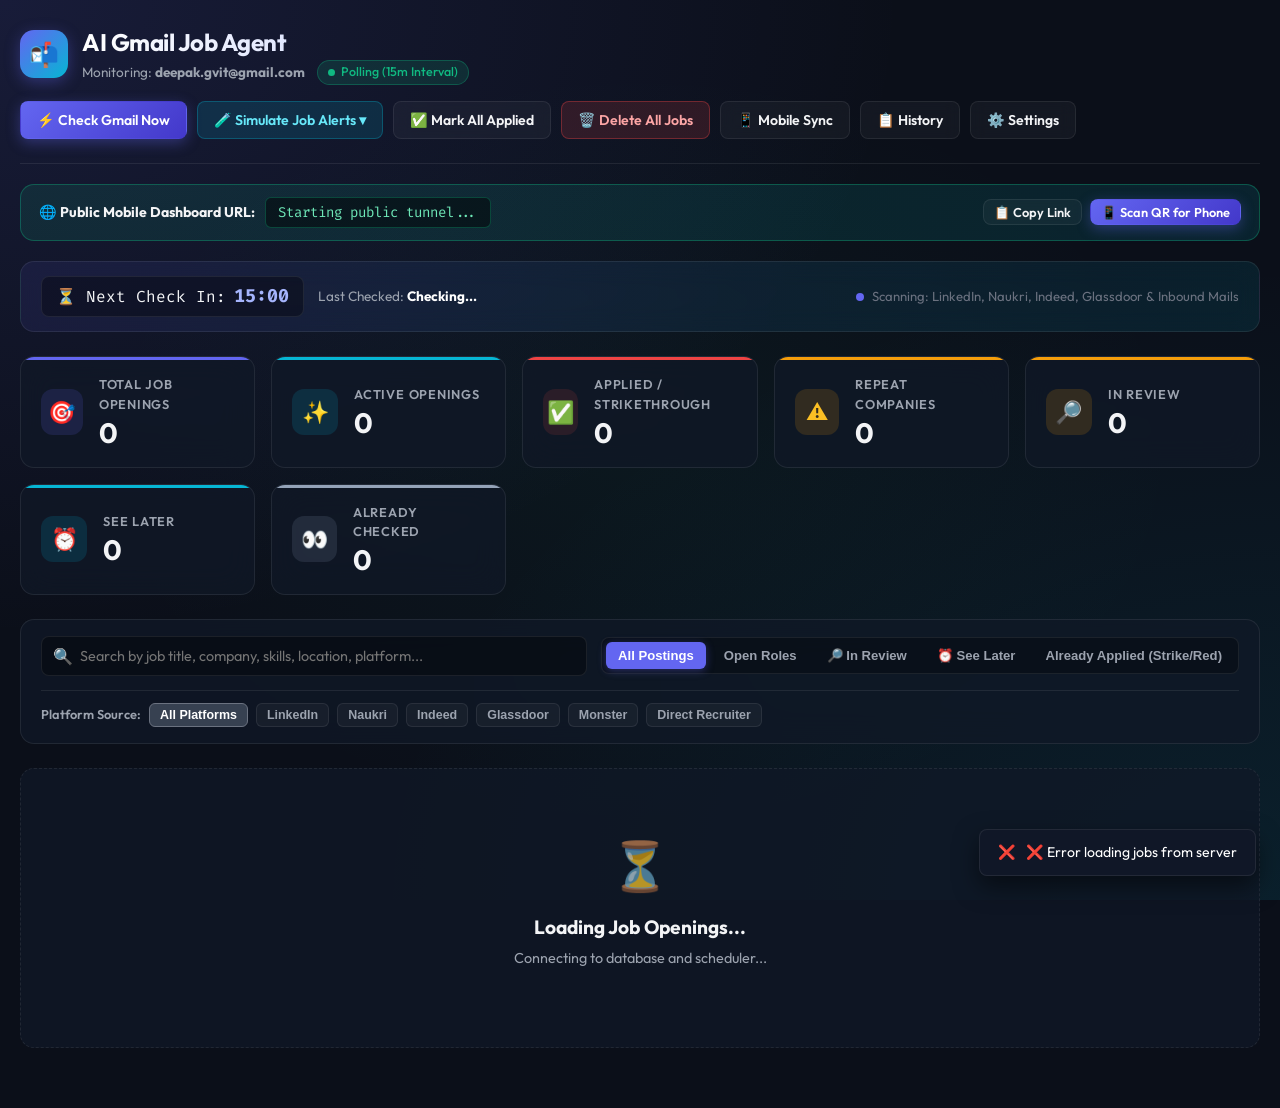
==== commit a7455092: "Add In Review/See Later statuses, grayed-out Checked state, and per-job controls Workflow statuses (" ====
--- a/docs/index.html
+++ b/docs/index.html
@@ -117,6 +117,27 @@
           <div id="stat-repeat-companies" class="stat-number">0</div>
         </div>
       </div>
+      <div class="stat-card review">
+        <div class="stat-icon">🔎</div>
+        <div class="stat-content">
+          <h3>In Review</h3>
+          <div id="stat-in-review-jobs" class="stat-number">0</div>
+        </div>
+      </div>
+      <div class="stat-card see-later">
+        <div class="stat-icon">⏰</div>
+        <div class="stat-content">
+          <h3>See Later</h3>
+          <div id="stat-see-later-jobs" class="stat-number">0</div>
+        </div>
+      </div>
+      <div class="stat-card checked">
+        <div class="stat-icon">👀</div>
+        <div class="stat-content">
+          <h3>Already Checked</h3>
+          <div id="stat-checked-jobs" class="stat-number">0</div>
+        </div>
+      </div>
     </section>
 
     <!-- Search & Filter Toolbar -->
@@ -129,6 +150,8 @@
         <div class="filter-tabs">
           <button class="filter-tab active" data-status="ALL" onclick="setFilter('ALL', this)">All Postings</button>
           <button class="filter-tab" data-status="NEW" onclick="setFilter('NEW', this)">Open Roles</button>
+          <button class="filter-tab" data-status="IN_REVIEW" onclick="setFilter('IN_REVIEW', this)">🔎 In Review</button>
+          <button class="filter-tab" data-status="SEE_LATER" onclick="setFilter('SEE_LATER', this)">⏰ See Later</button>
           <button class="filter-tab" data-status="APPLIED" onclick="setFilter('APPLIED', this)">Already Applied (Strike/Red)</button>
         </div>
       </div>
--- a/static/css/style.css
+++ b/static/css/style.css
@@ -24,6 +24,11 @@
   --applied-red-bg: rgba(239, 68, 68, 0.12);
   --applied-red-border: rgba(239, 68, 68, 0.35);
 
+  --checked-gray: rgba(148, 163, 184, 0.6);
+  --checked-border: rgba(148, 163, 184, 0.35);
+  --review-amber: #f59e0b;
+  --see-later-cyan: #06b6d4;
+
   --platform-linkedin: #0a66c2;
   --platform-naukri: #0073e6;
   --platform-indeed: #2164f3;
@@ -586,6 +591,156 @@
   100% { box-shadow: 0 0 0 0 rgba(239, 68, 68, 0); }
 }
 
+/* ==========================================================================
+   GRAYED-OUT "CHECKED" STATE (job already reviewed by the user)
+   ========================================================================== */
+.job-card.is-checked {
+  background: rgba(18, 22, 30, 0.82);
+  border: 1px solid var(--checked-border);
+  box-shadow: none;
+}
+
+.job-card.is-checked .job-title-text {
+  text-decoration: line-through;
+  text-decoration-color: rgba(148, 163, 184, 0.85);
+  text-decoration-thickness: 2px;
+  color: var(--checked-gray);
+  opacity: 0.8;
+}
+
+.job-card.is-checked .job-summary-text {
+  opacity: 0.38;
+}
+
+.job-card.is-checked .skills-container,
+.job-card.is-checked .job-company-meta {
+  opacity: 0.45;
+}
+
+.job-card.is-checked:hover {
+  background: rgba(24, 29, 38, 0.9);
+}
+
+/* Clickable badge to undo the grayed-out state */
+.badge-checked {
+  display: inline-flex;
+  align-items: center;
+  gap: 4px;
+  background: rgba(148, 163, 184, 0.15);
+  color: #cbd5e1;
+  border: 1px solid var(--checked-border);
+  font-weight: 700;
+  font-size: 0.72rem;
+  padding: 3px 9px;
+  border-radius: 999px;
+  text-transform: uppercase;
+  letter-spacing: 0.05em;
+  cursor: pointer;
+  transition: var(--transition);
+}
+
+.badge-checked:hover {
+  background: rgba(148, 163, 184, 0.3);
+  color: #fff;
+}
+
+/* In Review (amber) & See Later (cyan) card accents */
+.job-card.is-in-review { border-color: rgba(245, 158, 11, 0.45); }
+.job-card.is-see-later { border-color: rgba(6, 182, 212, 0.45); }
+
+.badge-status-in-review {
+  display: inline-flex;
+  align-items: center;
+  gap: 4px;
+  background: rgba(245, 158, 11, 0.15);
+  color: #fcd34d;
+  border: 1px solid rgba(245, 158, 11, 0.4);
+  font-weight: 700;
+  font-size: 0.72rem;
+  padding: 3px 9px;
+  border-radius: 999px;
+  text-transform: uppercase;
+  letter-spacing: 0.05em;
+}
+
+.badge-status-see-later {
+  display: inline-flex;
+  align-items: center;
+  gap: 4px;
+  background: rgba(6, 182, 212, 0.15);
+  color: #67e8f9;
+  border: 1px solid rgba(6, 182, 212, 0.4);
+  font-weight: 700;
+  font-size: 0.72rem;
+  padding: 3px 9px;
+  border-radius: 999px;
+  text-transform: uppercase;
+  letter-spacing: 0.05em;
+}
+
+/* Workflow status dropdown on each job card */
+.status-dropdown {
+  background: rgba(0, 0, 0, 0.35);
+  border: 1px solid var(--border-color);
+  border-radius: var(--radius-sm);
+  color: var(--text-main);
+  font-family: inherit;
+  font-size: 0.8rem;
+  font-weight: 600;
+  padding: 6px 8px;
+  cursor: pointer;
+  transition: var(--transition);
+}
+
+.status-dropdown:hover {
+  border-color: rgba(255, 255, 255, 0.25);
+}
+
+.status-dropdown:focus {
+  outline: none;
+  border-color: var(--primary);
+  box-shadow: 0 0 8px var(--primary-glow);
+}
+
+.status-dropdown option {
+  background: var(--bg-secondary);
+  color: var(--text-main);
+}
+
+/* Per-job delete button */
+.btn-delete-job {
+  background: transparent;
+  color: var(--text-dim);
+  border: 1px solid transparent;
+  font-size: 0.85rem;
+  padding: 6px 8px;
+}
+
+.btn-delete-job:hover {
+  background: rgba(239, 68, 68, 0.15);
+  color: #f87171;
+  border-color: rgba(239, 68, 68, 0.35);
+}
+
+/* Stat cards for the new statuses */
+.stat-card.review::after { background: var(--review-amber); }
+.stat-card.see-later::after { background: var(--see-later-cyan); }
+.stat-card.checked::after { background: #94a3b8; }
+.stat-card.review .stat-icon { background: rgba(245, 158, 11, 0.15); color: #fbbf24; }
+.stat-card.see-later .stat-icon { background: rgba(6, 182, 212, 0.15); color: #22d3ee; }
+.stat-card.checked .stat-icon { background: rgba(148, 163, 184, 0.15); color: #cbd5e1; }
+
+/* Filter tabs matching the new statuses */
+.filter-tab.active-in-review {
+  background: var(--review-amber) !important;
+  color: #fff !important;
+}
+
+.filter-tab.active-see-later {
+  background: var(--see-later-cyan) !important;
+  color: #fff !important;
+}
+
 /* Temporary "NEW" highlight for jobs that arrived in the latest refresh */
 .badge-new-arrival {
   display: inline-flex;
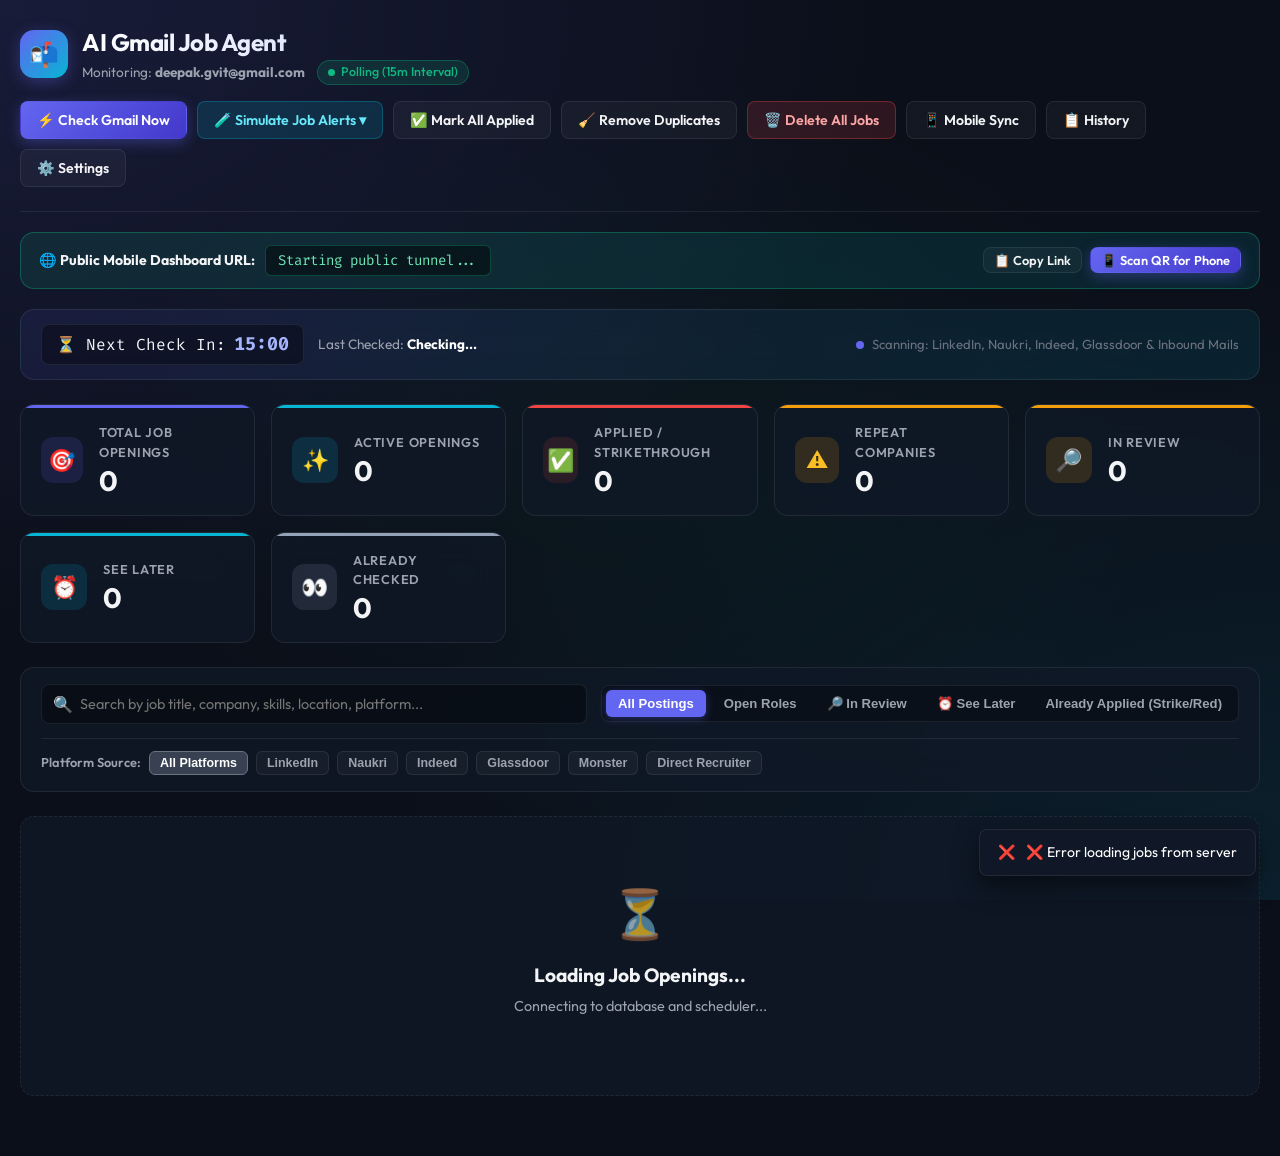
==== commit 32c0cb68: "Block duplicate job postings, fix ntfy dashboard URL, add custom job simulator - Dedupe: normalize a" ====
--- a/docs/index.html
+++ b/docs/index.html
@@ -9,7 +9,7 @@
   <link rel="preconnect" href="https://fonts.gstatic.com" crossorigin>
   <link href="https://fonts.googleapis.com/css2?family=Fira+Code:wght@400;600&family=Inter:wght@400;500;600&family=Outfit:wght@500;600;700;800&display=swap" rel="stylesheet">
   <!-- Stylesheet -->
-  <link rel="stylesheet" href="/static/css/style.css">
+  <link rel="stylesheet" href="/static/css/style.css?v=1.1.0">
 </head>
 <body>
   <div class="app-container">
@@ -39,6 +39,9 @@
         <button id="btn-mark-all-applied" class="btn btn-secondary" onclick="confirmMarkAllApplied()">
           <span>✅ Mark All Applied</span>
         </button>
+        <button id="btn-dedupe" class="btn btn-secondary" onclick="dedupeJobs()">
+          <span>🧹 Remove Duplicates</span>
+        </button>
         <button id="btn-delete-all" class="btn btn-danger" onclick="confirmDeleteAll()">
           <span>🗑️ Delete All Jobs</span>
         </button>
@@ -184,14 +187,14 @@
 
   <!-- Simulate Alert Selector Modal -->
   <div id="sim-modal" class="modal-overlay">
-    <div class="modal-content" style="max-width: 480px;">
+    <div class="modal-content" style="max-width: 520px;">
       <div class="modal-header">
         <h2>🧪 Select Job Alert Source to Simulate</h2>
         <button class="close-btn" onclick="closeSimModal()">&times;</button>
       </div>
       <div class="modal-body">
         <p style="font-size: 0.88rem; color: var(--text-muted);">
-          Choose a simulated multi-job email digest to test the extraction and dashboard:
+          Choose a simulated multi-job email digest to test the extraction and dashboard — or create a fully custom job card below:
         </p>
         <div style="display: flex; flex-direction: column; gap: 10px;">
           <button class="btn btn-secondary" style="justify-content: flex-start;" onclick="simulateSpecificJob('LinkedIn')">
@@ -211,6 +214,85 @@
             <span>Simulate Glassdoor Recommendations (2 roles)</span>
           </button>
         </div>
+
+        <div style="border-top: 1px solid var(--border-color); margin: 16px 0 12px;"></div>
+
+        <div style="display:flex; align-items:center; justify-content:space-between; cursor:pointer;" onclick="toggleCustomJobForm()">
+          <strong style="font-size:0.92rem;">➕ Add a Custom Job (your own fields)</strong>
+          <span id="custom-job-caret" style="transition: transform 0.2s;">▾</span>
+        </div>
+
+        <form id="custom-job-form" onsubmit="submitCustomJob(event)" style="display:none; margin-top:12px;">
+          <div class="form-group">
+            <label>Job Title *</label>
+            <input type="text" id="custom-job-title" placeholder="e.g. Senior Backend Engineer">
+          </div>
+          <div class="form-group">
+            <label>Company *</label>
+            <input type="text" id="custom-job-company" placeholder="e.g. Stripe">
+          </div>
+          <div class="form-row">
+            <div class="form-group">
+              <label>Location</label>
+              <input type="text" id="custom-job-location" placeholder="e.g. Bengaluru / Remote">
+            </div>
+            <div class="form-group">
+              <label>Source Platform</label>
+              <input type="text" id="custom-job-platform" list="custom-platform-options" placeholder="Direct">
+              <datalist id="custom-platform-options">
+                <option>Direct</option>
+                <option>LinkedIn</option>
+                <option>Naukri</option>
+                <option>Indeed</option>
+                <option>Glassdoor</option>
+                <option>Monster</option>
+              </datalist>
+            </div>
+          </div>
+          <div class="form-row">
+            <div class="form-group">
+              <label>Job Type</label>
+              <input type="text" id="custom-job-type" list="custom-jobtype-options" placeholder="Full-time">
+              <datalist id="custom-jobtype-options">
+                <option>Full-time</option>
+                <option>Part-time</option>
+                <option>Contract</option>
+                <option>Internship</option>
+              </datalist>
+            </div>
+            <div class="form-group">
+              <label>Experience Level</label>
+              <input type="text" id="custom-job-exp" list="custom-exp-options" placeholder="Not specified">
+              <datalist id="custom-exp-options">
+                <option>Entry</option>
+                <option>Mid</option>
+                <option>Mid-Senior</option>
+                <option>Senior</option>
+                <option>Lead</option>
+              </datalist>
+            </div>
+          </div>
+          <div class="form-group">
+            <label>Salary</label>
+            <input type="text" id="custom-job-salary" placeholder="e.g. ₹40 - ₹60 LPA or $150k - $200k">
+          </div>
+          <div class="form-group">
+            <label>Skills (comma-separated)</label>
+            <input type="text" id="custom-job-skills" placeholder="e.g. Python, FastAPI, AWS">
+          </div>
+          <div class="form-group">
+            <label>Apply URL (optional)</label>
+            <input type="url" id="custom-job-url" placeholder="Leave blank to auto-generate a working search link">
+          </div>
+          <div class="form-group">
+            <label>Summary</label>
+            <textarea id="custom-job-summary" rows="2" placeholder="One-line job description"></textarea>
+          </div>
+          <div style="display:flex; justify-content:flex-end; gap:10px; margin-top:10px;">
+            <button type="button" class="btn btn-secondary" onclick="resetCustomJobForm()">Clear</button>
+            <button type="submit" class="btn btn-primary">✨ Add Custom Job</button>
+          </div>
+        </form>
       </div>
     </div>
   </div>
@@ -368,6 +450,6 @@
   <div id="toast-container"></div>
 
   <!-- Application Script -->
-  <script src="/static/js/app.js"></script>
+  <script src="/static/js/app.js?v=1.1.0"></script>
 </body>
 </html>
